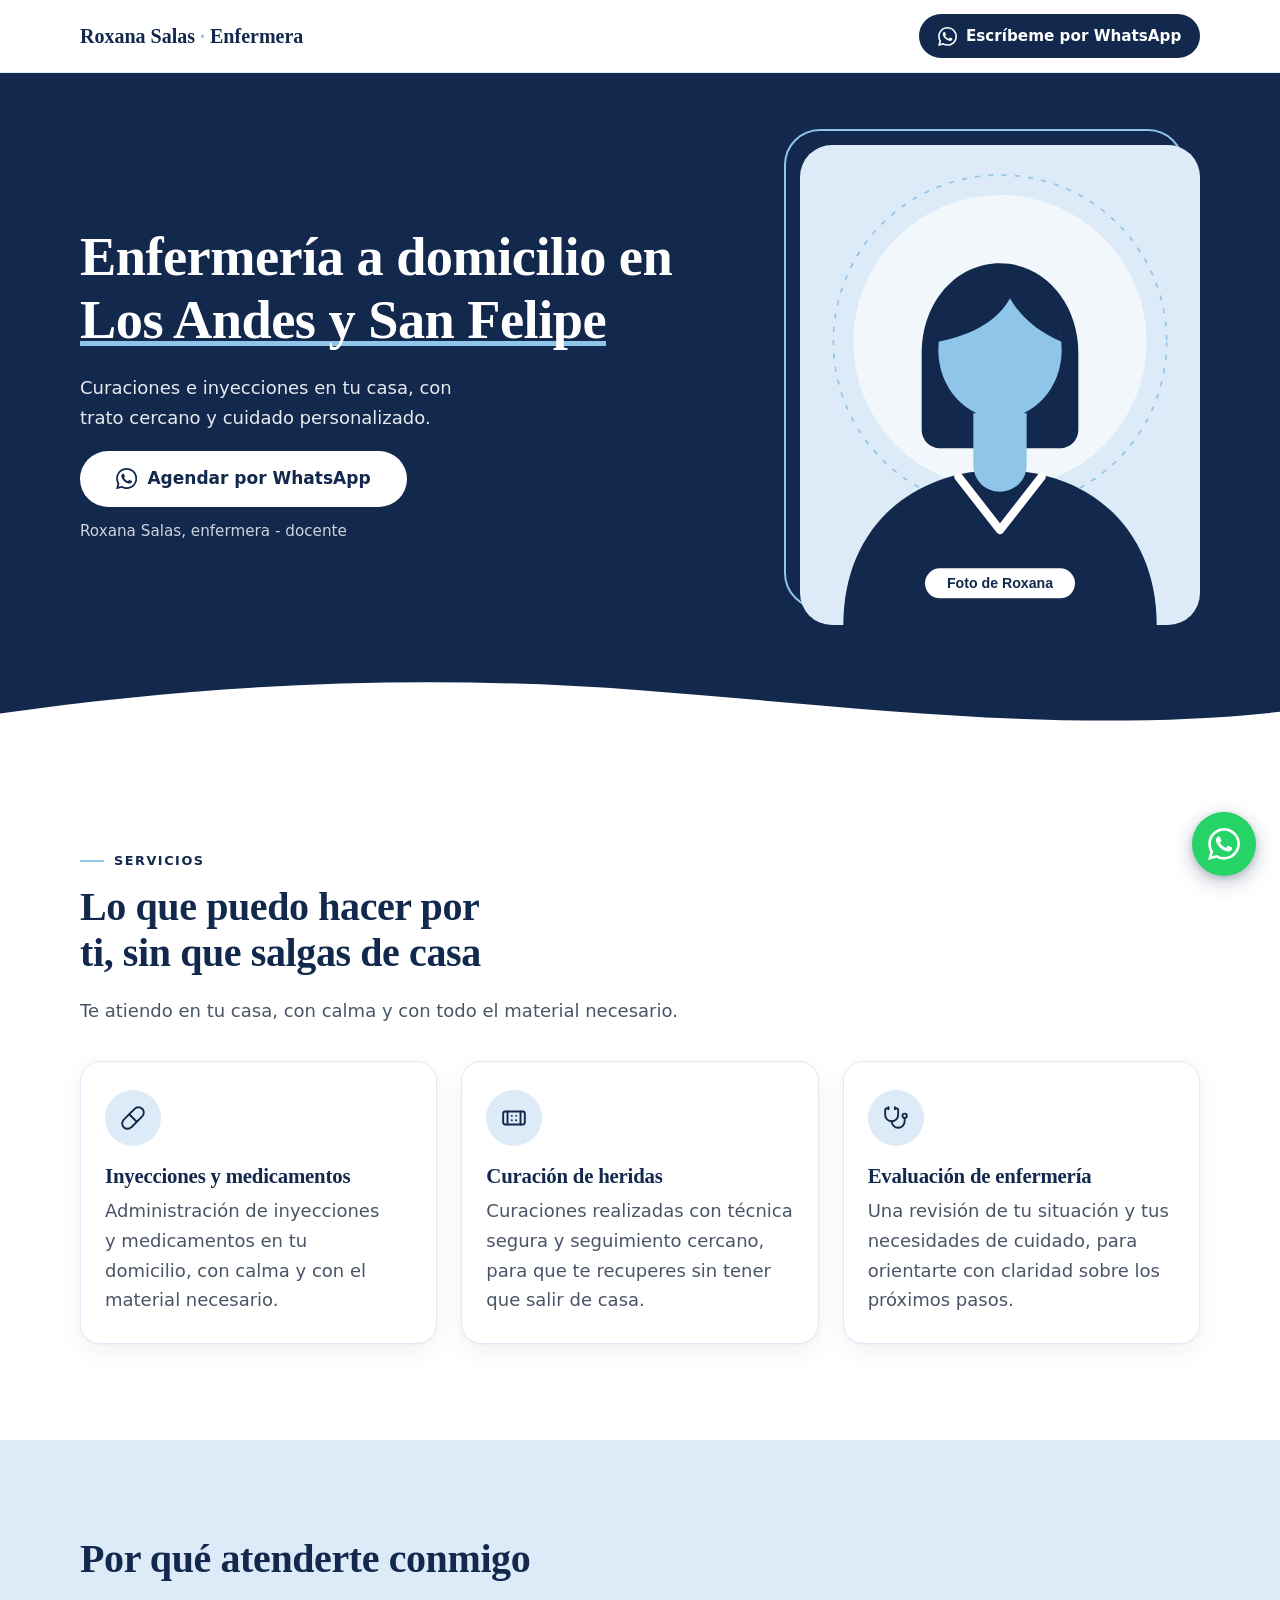
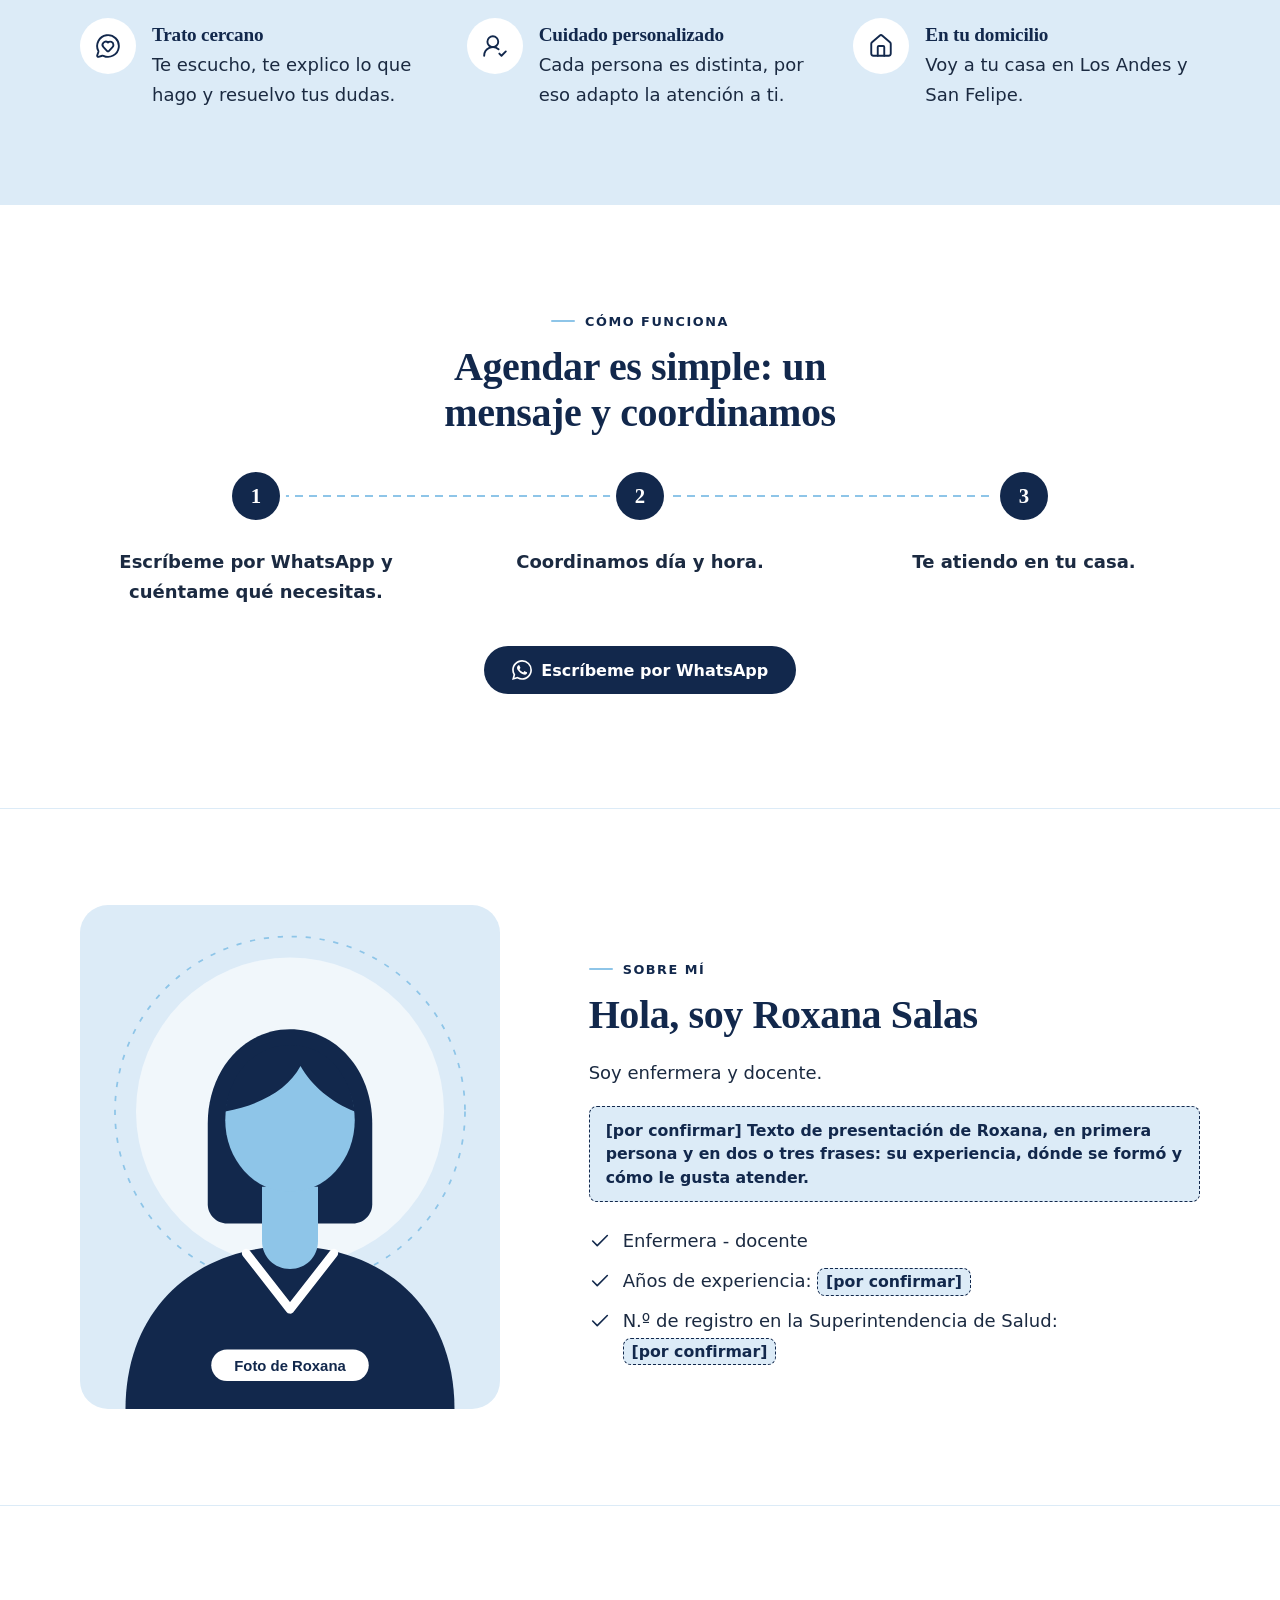
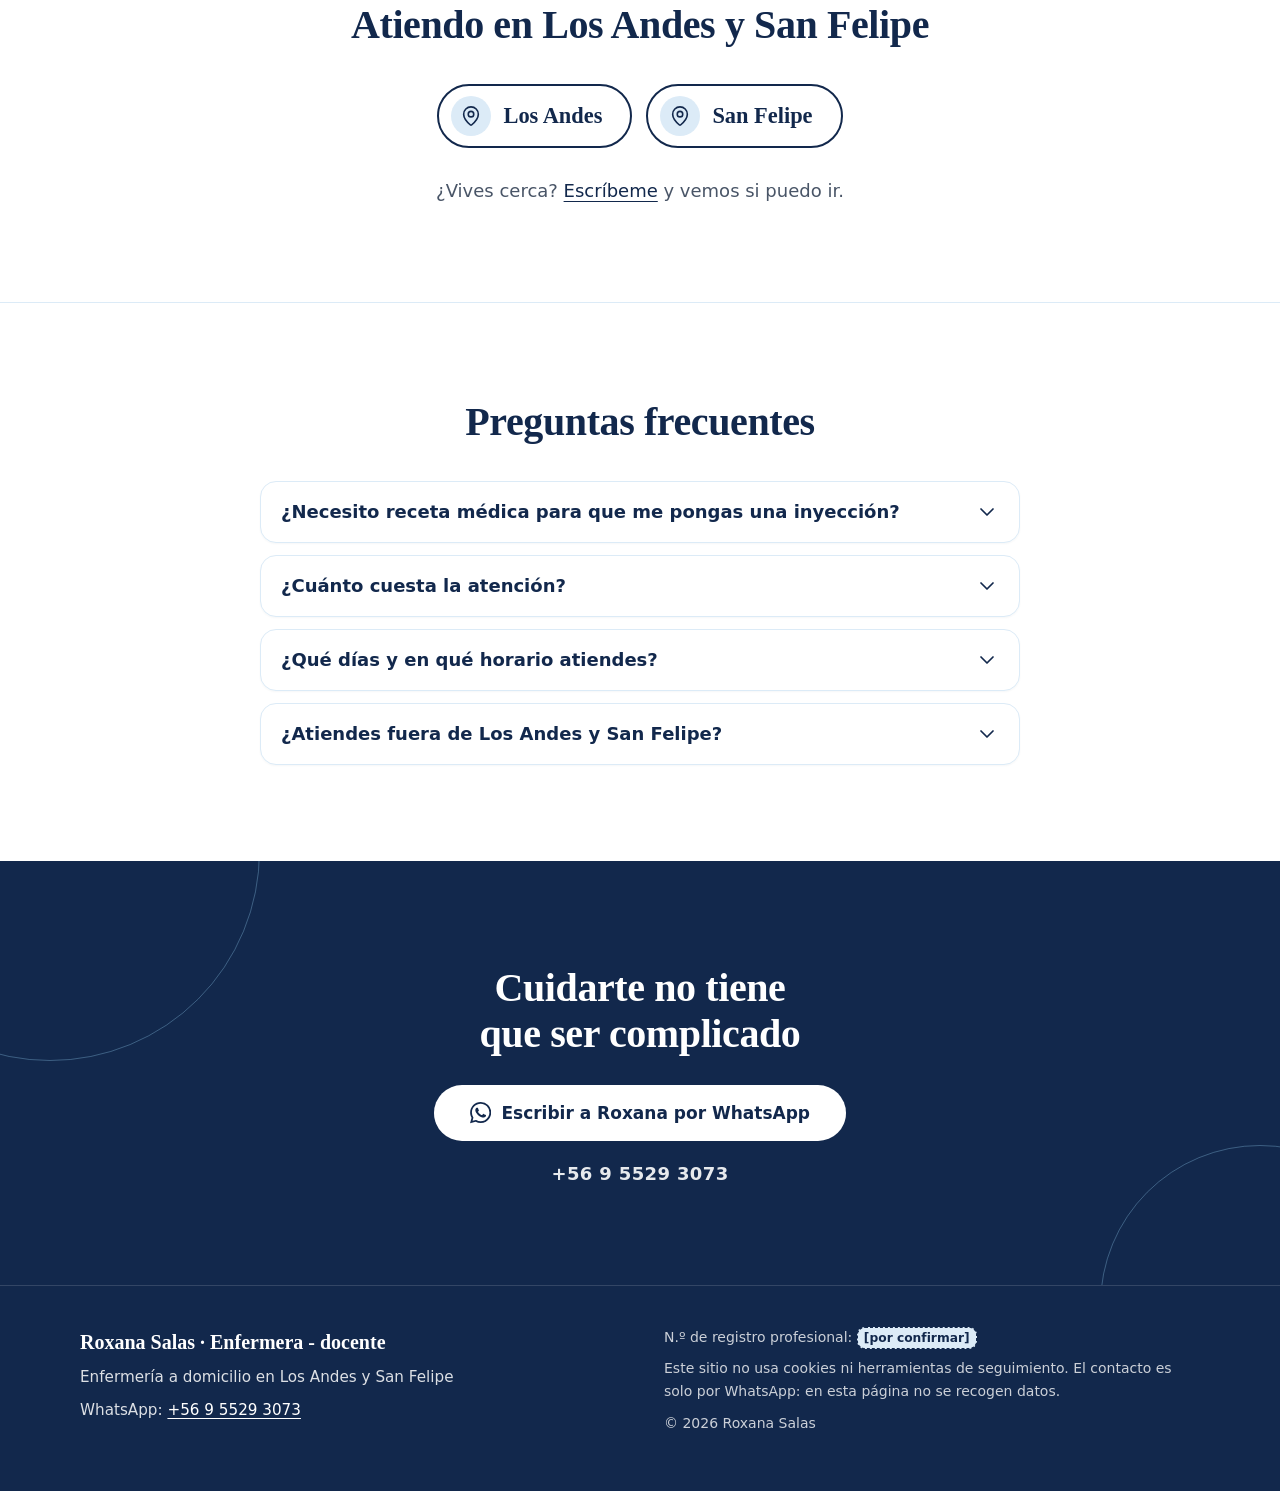
==== index.html @ fd92aba9 "Agrega las dos landings de Roxana Salas - index.html: enfermería a domicilio en Los Andes y San Feli" ====
<!doctype html>
<html lang="es-CL">
<head>
  <meta charset="utf-8">
  <meta name="viewport" content="width=device-width, initial-scale=1">

  <title>Enfermera a domicilio en Los Andes y San Felipe | Roxana Salas</title>
  <meta name="description" content="Enfermera a domicilio en Los Andes y San Felipe: curaciones, inyecciones y evaluación de enfermería en tu casa, con trato cercano. Agenda con Roxana Salas por WhatsApp.">
  <meta name="theme-color" content="#12284C">

  <!-- [por confirmar] Dominio final del sitio. Reemplaza https://example.com en
       canonical, og:url, og:image y en los datos estructurados (ver README). -->
  <link rel="canonical" href="https://example.com/">

  <meta property="og:type" content="website">
  <meta property="og:locale" content="es_CL">
  <meta property="og:site_name" content="Roxana Salas · Enfermera">
  <meta property="og:title" content="Enfermería a domicilio en Los Andes y San Felipe">
  <meta property="og:description" content="Curaciones e inyecciones en tu casa, con trato cercano y cuidado personalizado. Agenda por WhatsApp con Roxana Salas, enfermera - docente.">
  <meta property="og:url" content="https://example.com/">
  <meta property="og:image" content="https://example.com/assets/img/og-enfermeria.jpg">
  <meta property="og:image:width" content="1200">
  <meta property="og:image:height" content="630">
  <meta property="og:image:alt" content="Roxana Salas, enfermería a domicilio en Los Andes y San Felipe">
  <meta name="twitter:card" content="summary_large_image">

  <link rel="icon" href="assets/img/favicon.svg" type="image/svg+xml">
  <link rel="apple-touch-icon" href="assets/img/apple-touch-icon.png">

  <link rel="preload" href="assets/fonts/fraunces-soft.woff2" as="font" type="font/woff2" crossorigin>
  <link rel="preload" href="assets/fonts/nunito.woff2" as="font" type="font/woff2" crossorigin>
  <link rel="stylesheet" href="assets/css/styles.css">

  <script src="assets/js/config.js" defer></script>
  <script src="assets/js/main.js" defer></script>

  <script type="application/ld+json">
  {
    "@context": "https://schema.org",
    "@type": "LocalBusiness",
    "name": "Roxana Salas · Enfermería a domicilio",
    "description": "Curaciones, inyecciones y evaluación de enfermería a domicilio en Los Andes y San Felipe.",
    "url": "https://example.com/",
    "image": "https://example.com/assets/img/og-enfermeria.jpg",
    "telephone": "+56 9 5529 3073",
    "areaServed": [
      { "@type": "City", "name": "Los Andes" },
      { "@type": "City", "name": "San Felipe" }
    ],
    "founder": {
      "@type": "Person",
      "name": "Roxana Salas",
      "jobTitle": "Enfermera - docente"
    }
  }
  </script>
</head>

<body data-wa-message="domicilio">
  <a class="skip-link" href="#contenido">Saltar al contenido</a>

  <!-- 1. Cabecera fija -->
  <header class="site-header">
    <div class="container site-header__inner">
      <a class="brand" href="./">Roxana Salas <span class="brand__dot" aria-hidden="true">·</span> Enfermera</a>
      <a class="btn btn--primary btn--sm" data-wa href="https://wa.me/56955293073?text=Hola%20Roxana%2C%20quisiera%20agendar%20una%20atenci%C3%B3n%20de%20enfermer%C3%ADa%20a%20domicilio." target="_blank" rel="noopener">
        <svg viewBox="0 0 24 24" aria-hidden="true" focusable="false"><path d="M17.472 14.382c-.297-.149-1.758-.867-2.03-.967-.273-.099-.471-.148-.67.15-.197.297-.767.966-.94 1.164-.173.199-.347.223-.644.075-.297-.15-1.255-.463-2.39-1.475-.883-.788-1.48-1.761-1.653-2.059-.173-.297-.018-.458.13-.606.134-.133.298-.347.446-.52.149-.174.198-.298.298-.497.099-.198.05-.371-.025-.52-.075-.149-.669-1.612-.916-2.207-.242-.579-.487-.5-.669-.51-.173-.008-.371-.01-.57-.01-.198 0-.52.074-.792.372-.272.297-1.04 1.016-1.04 2.479 0 1.462 1.065 2.875 1.213 3.074.149.198 2.096 3.2 5.077 4.487.709.306 1.262.489 1.694.625.712.227 1.36.195 1.871.118.571-.085 1.758-.719 2.006-1.413.248-.694.248-1.289.173-1.413-.074-.124-.272-.198-.57-.347m-5.421 7.403h-.004a9.87 9.87 0 01-5.031-1.378l-.361-.214-3.741.982.998-3.648-.235-.374a9.86 9.86 0 01-1.51-5.26c.001-5.45 4.436-9.884 9.888-9.884 2.64 0 5.122 1.03 6.988 2.898a9.825 9.825 0 012.893 6.994c-.003 5.45-4.437 9.884-9.885 9.884m8.413-18.297A11.815 11.815 0 0012.05 0C5.495 0 .16 5.335.157 11.892c0 2.096.547 4.142 1.588 5.945L.057 24l6.305-1.654a11.882 11.882 0 005.683 1.448h.005c6.554 0 11.89-5.335 11.893-11.893a11.821 11.821 0 00-3.48-8.413Z"/></svg>
        Escríbeme por WhatsApp
      </a>
    </div>
  </header>

  <main id="contenido">

    <!-- 2. Hero -->
    <section class="hero on-navy" aria-labelledby="hero-title">
      <div class="container hero__inner">
        <div class="hero__content">
          <h1 id="hero-title">Enfermería a domicilio en <span class="u-underline">Los Andes y San Felipe</span></h1>
          <p class="hero__lead">Curaciones e inyecciones en tu casa, con trato cercano y cuidado personalizado.</p>
          <a class="btn btn--light btn--lg" data-wa href="https://wa.me/56955293073?text=Hola%20Roxana%2C%20quisiera%20agendar%20una%20atenci%C3%B3n%20de%20enfermer%C3%ADa%20a%20domicilio." target="_blank" rel="noopener">
            <svg viewBox="0 0 24 24" aria-hidden="true" focusable="false"><path d="M17.472 14.382c-.297-.149-1.758-.867-2.03-.967-.273-.099-.471-.148-.67.15-.197.297-.767.966-.94 1.164-.173.199-.347.223-.644.075-.297-.15-1.255-.463-2.39-1.475-.883-.788-1.48-1.761-1.653-2.059-.173-.297-.018-.458.13-.606.134-.133.298-.347.446-.52.149-.174.198-.298.298-.497.099-.198.05-.371-.025-.52-.075-.149-.669-1.612-.916-2.207-.242-.579-.487-.5-.669-.51-.173-.008-.371-.01-.57-.01-.198 0-.52.074-.792.372-.272.297-1.04 1.016-1.04 2.479 0 1.462 1.065 2.875 1.213 3.074.149.198 2.096 3.2 5.077 4.487.709.306 1.262.489 1.694.625.712.227 1.36.195 1.871.118.571-.085 1.758-.719 2.006-1.413.248-.694.248-1.289.173-1.413-.074-.124-.272-.198-.57-.347m-5.421 7.403h-.004a9.87 9.87 0 01-5.031-1.378l-.361-.214-3.741.982.998-3.648-.235-.374a9.86 9.86 0 01-1.51-5.26c.001-5.45 4.436-9.884 9.888-9.884 2.64 0 5.122 1.03 6.988 2.898a9.825 9.825 0 012.893 6.994c-.003 5.45-4.437 9.884-9.885 9.884m8.413-18.297A11.815 11.815 0 0012.05 0C5.495 0 .16 5.335.157 11.892c0 2.096.547 4.142 1.588 5.945L.057 24l6.305-1.654a11.882 11.882 0 005.683 1.448h.005c6.554 0 11.89-5.335 11.893-11.893a11.821 11.821 0 00-3.48-8.413Z"/></svg>
            Agendar por WhatsApp
          </a>
          <p class="hero__note">Roxana Salas, enfermera - docente</p>
        </div>

        <div class="hero__media">
          <!-- [por confirmar] Foto real de Roxana. Guárdala como assets/img/roxana-hero.webp
               (menos de 150 KB) y cambia el src de abajo. Esta imagen no lleva loading="lazy". -->
          <img class="hero__photo" src="assets/img/roxana-placeholder.svg" width="480" height="576" alt="Roxana Salas, enfermera (espacio reservado para su foto)" fetchpriority="high">
        </div>
      </div>
      <svg class="hero__wave" viewBox="0 0 1440 80" preserveAspectRatio="none" aria-hidden="true" focusable="false"><path d="M0 80V44C240 10 480 0 720 18s480 50 720 24v38Z"/></svg>
    </section>

    <!-- 3. Servicios -->
    <section class="section" id="servicios" aria-labelledby="servicios-title">
      <div class="container">
        <header class="section-head reveal">
          <p class="eyebrow">Servicios</p>
          <h2 id="servicios-title">Lo que puedo hacer por ti, sin que salgas de casa</h2>
          <p class="section-intro">Te atiendo en tu casa, con calma y con todo el material necesario.</p>
        </header>

        <!-- [por confirmar] Precios de cada servicio: no se publican hasta que Roxana los confirme. -->
        <ul class="cards cards--3" role="list">
          <li class="card reveal">
            <span class="icon-circle"><svg class="icon" viewBox="0 0 24 24" aria-hidden="true" focusable="false"><path d="m10.5 20.5 10-10a4.95 4.95 0 1 0-7-7l-10 10a4.95 4.95 0 1 0 7 7Z"/><path d="m8.5 8.5 7 7"/></svg></span>
            <h3>Inyecciones y medicamentos</h3>
            <p>Administración de inyecciones y medicamentos en tu domicilio, con calma y con el material necesario.</p>
          </li>
          <li class="card reveal">
            <span class="icon-circle"><svg class="icon" viewBox="0 0 24 24" aria-hidden="true" focusable="false"><path d="M10 10.01h.01"/><path d="M10 14.01h.01"/><path d="M14 10.01h.01"/><path d="M14 14.01h.01"/><path d="M18 6v12"/><path d="M6 6v12"/><rect x="2" y="6" width="20" height="12" rx="2"/></svg></span>
            <h3>Curación de heridas</h3>
            <p>Curaciones realizadas con técnica segura y seguimiento cercano, para que te recuperes sin tener que salir de casa.</p>
          </li>
          <li class="card reveal">
            <span class="icon-circle"><svg class="icon" viewBox="0 0 24 24" aria-hidden="true" focusable="false"><path d="M11 2v2"/><path d="M5 2v2"/><path d="M5 3H4a2 2 0 0 0-2 2v4a6 6 0 0 0 12 0V5a2 2 0 0 0-2-2h-1"/><path d="M8 15a6 6 0 0 0 12 0v-3"/><circle cx="20" cy="10" r="2"/></svg></span>
            <h3>Evaluación de enfermería</h3>
            <p>Una revisión de tu situación y tus necesidades de cuidado, para orientarte con claridad sobre los próximos pasos.</p>
          </li>
        </ul>
      </div>
    </section>

    <!-- 4. Por qué atenderte conmigo (franja celeste) -->
    <section class="section section--sky" id="por-que" aria-labelledby="por-que-title">
      <div class="container">
        <header class="section-head reveal">
          <h2 id="por-que-title">Por qué atenderte conmigo</h2>
        </header>

        <ul class="features" role="list">
          <li class="feature reveal">
            <span class="icon-circle"><svg class="icon" viewBox="0 0 24 24" aria-hidden="true" focusable="false"><path d="M2.992 16.342a2 2 0 0 1 .094 1.167l-1.065 3.29a1 1 0 0 0 1.236 1.168l3.413-.998a2 2 0 0 1 1.099.092 10 10 0 1 0-4.777-4.719"/><path d="M7.828 13.07A3 3 0 0 1 12 8.764a3 3 0 0 1 5.004 2.224 3 3 0 0 1-.832 2.083l-3.447 3.62a1 1 0 0 1-1.45-.001z"/></svg></span>
            <div>
              <h3>Trato cercano</h3>
              <p>Te escucho, te explico lo que hago y resuelvo tus dudas.</p>
            </div>
          </li>
          <li class="feature reveal">
            <span class="icon-circle"><svg class="icon" viewBox="0 0 24 24" aria-hidden="true" focusable="false"><path d="M2 21a8 8 0 0 1 13.292-6"/><circle cx="10" cy="8" r="5"/><path d="m16 19 2 2 4-4"/></svg></span>
            <div>
              <h3>Cuidado personalizado</h3>
              <p>Cada persona es distinta, por eso adapto la atención a ti.</p>
            </div>
          </li>
          <li class="feature reveal">
            <span class="icon-circle"><svg class="icon" viewBox="0 0 24 24" aria-hidden="true" focusable="false"><path d="M15 21v-8a1 1 0 0 0-1-1h-4a1 1 0 0 0-1 1v8"/><path d="M3 10a2 2 0 0 1 .709-1.528l7-6a2 2 0 0 1 2.582 0l7 6A2 2 0 0 1 21 10v9a2 2 0 0 1-2 2H5a2 2 0 0 1-2-2z"/></svg></span>
            <div>
              <h3>En tu domicilio</h3>
              <p>Voy a tu casa en Los Andes y San Felipe.</p>
            </div>
          </li>
        </ul>
      </div>
    </section>

    <!-- 5. Cómo funciona -->
    <section class="section" id="como-funciona" aria-labelledby="como-funciona-title">
      <div class="container">
        <header class="section-head section-head--center reveal">
          <p class="eyebrow">Cómo funciona</p>
          <h2 id="como-funciona-title">Agendar es simple: un mensaje y coordinamos</h2>
        </header>

        <ol class="steps" role="list">
          <li class="step reveal">
            <span class="step__num" aria-hidden="true">1</span>
            <p class="step__text"><span class="sr-only">Paso 1: </span>Escríbeme por WhatsApp y cuéntame qué necesitas.</p>
          </li>
          <li class="step reveal">
            <span class="step__num" aria-hidden="true">2</span>
            <p class="step__text"><span class="sr-only">Paso 2: </span>Coordinamos día y hora.</p>
          </li>
          <li class="step reveal">
            <span class="step__num" aria-hidden="true">3</span>
            <p class="step__text"><span class="sr-only">Paso 3: </span>Te atiendo en tu casa.</p>
          </li>
        </ol>

        <p class="section-action section-action--center reveal">
          <a class="btn btn--primary" data-wa href="https://wa.me/56955293073?text=Hola%20Roxana%2C%20quisiera%20agendar%20una%20atenci%C3%B3n%20de%20enfermer%C3%ADa%20a%20domicilio." target="_blank" rel="noopener">
            <svg viewBox="0 0 24 24" aria-hidden="true" focusable="false"><path d="M17.472 14.382c-.297-.149-1.758-.867-2.03-.967-.273-.099-.471-.148-.67.15-.197.297-.767.966-.94 1.164-.173.199-.347.223-.644.075-.297-.15-1.255-.463-2.39-1.475-.883-.788-1.48-1.761-1.653-2.059-.173-.297-.018-.458.13-.606.134-.133.298-.347.446-.52.149-.174.198-.298.298-.497.099-.198.05-.371-.025-.52-.075-.149-.669-1.612-.916-2.207-.242-.579-.487-.5-.669-.51-.173-.008-.371-.01-.57-.01-.198 0-.52.074-.792.372-.272.297-1.04 1.016-1.04 2.479 0 1.462 1.065 2.875 1.213 3.074.149.198 2.096 3.2 5.077 4.487.709.306 1.262.489 1.694.625.712.227 1.36.195 1.871.118.571-.085 1.758-.719 2.006-1.413.248-.694.248-1.289.173-1.413-.074-.124-.272-.198-.57-.347m-5.421 7.403h-.004a9.87 9.87 0 01-5.031-1.378l-.361-.214-3.741.982.998-3.648-.235-.374a9.86 9.86 0 01-1.51-5.26c.001-5.45 4.436-9.884 9.888-9.884 2.64 0 5.122 1.03 6.988 2.898a9.825 9.825 0 012.893 6.994c-.003 5.45-4.437 9.884-9.885 9.884m8.413-18.297A11.815 11.815 0 0012.05 0C5.495 0 .16 5.335.157 11.892c0 2.096.547 4.142 1.588 5.945L.057 24l6.305-1.654a11.882 11.882 0 005.683 1.448h.005c6.554 0 11.89-5.335 11.893-11.893a11.821 11.821 0 00-3.48-8.413Z"/></svg>
            Escríbeme por WhatsApp
          </a>
        </p>
      </div>
    </section>

    <!-- 6. Sobre Roxana -->
    <section class="section section--line" id="sobre-mi" aria-labelledby="sobre-mi-title">
      <div class="container about">
        <div class="reveal">
          <!-- [por confirmar] Foto real de Roxana para esta sección (assets/img/roxana-sobre-mi.webp). -->
          <img class="about__photo" src="assets/img/roxana-placeholder.svg" width="480" height="576" alt="Roxana Salas, enfermera y docente (espacio reservado para su foto)" loading="lazy">
        </div>
        <div class="reveal">
          <p class="eyebrow">Sobre mí</p>
          <h2 id="sobre-mi-title">Hola, soy Roxana Salas</h2>
          <p>Soy enfermera y docente.</p>
          <p class="tbd tbd--block">[por confirmar] Texto de presentación de Roxana, en primera persona y en dos o tres frases: su experiencia, dónde se formó y cómo le gusta atender.</p>
          <ul class="facts" role="list">
            <li><svg class="icon" viewBox="0 0 24 24" aria-hidden="true" focusable="false"><path d="M20 6 9 17l-5-5"/></svg><span>Enfermera - docente</span></li>
            <li><svg class="icon" viewBox="0 0 24 24" aria-hidden="true" focusable="false"><path d="M20 6 9 17l-5-5"/></svg><span>Años de experiencia: <span class="tbd">[por confirmar]</span></span></li>
            <li><svg class="icon" viewBox="0 0 24 24" aria-hidden="true" focusable="false"><path d="M20 6 9 17l-5-5"/></svg><span>N.º de registro en la Superintendencia de Salud: <span class="tbd">[por confirmar]</span></span></li>
          </ul>
        </div>
      </div>
    </section>

    <!-- [por confirmar] Reseñas de pacientes: agregar aquí una sección solo con reseñas reales y autorizadas. -->

    <!-- 7. Zonas de atención -->
    <section class="section section--line" id="zonas" aria-labelledby="zonas-title">
      <div class="container">
        <header class="section-head section-head--center reveal">
          <h2 id="zonas-title">Atiendo en Los Andes y San Felipe</h2>
        </header>

        <ul class="chips reveal" role="list">
          <li class="chip">
            <span class="icon-circle"><svg class="icon" viewBox="0 0 24 24" aria-hidden="true" focusable="false"><path d="M20 10c0 4.993-5.539 10.193-7.399 11.799a1 1 0 0 1-1.202 0C9.539 20.193 4 14.993 4 10a8 8 0 0 1 16 0"/><circle cx="12" cy="10" r="3"/></svg></span>
            Los Andes
          </li>
          <li class="chip">
            <span class="icon-circle"><svg class="icon" viewBox="0 0 24 24" aria-hidden="true" focusable="false"><path d="M20 10c0 4.993-5.539 10.193-7.399 11.799a1 1 0 0 1-1.202 0C9.539 20.193 4 14.993 4 10a8 8 0 0 1 16 0"/><circle cx="12" cy="10" r="3"/></svg></span>
            San Felipe
          </li>
        </ul>

        <p class="zones-note reveal">¿Vives cerca? <a data-wa href="https://wa.me/56955293073?text=Hola%20Roxana%2C%20quisiera%20agendar%20una%20atenci%C3%B3n%20de%20enfermer%C3%ADa%20a%20domicilio." target="_blank" rel="noopener">Escríbeme</a> y vemos si puedo ir.</p>
      </div>
    </section>

    <!-- 8. Preguntas frecuentes -->
    <section class="section section--line" id="preguntas" aria-labelledby="preguntas-title">
      <div class="container">
        <header class="section-head section-head--center reveal">
          <h2 id="preguntas-title">Preguntas frecuentes</h2>
        </header>

        <div class="faq reveal">
          <details>
            <summary>¿Necesito receta médica para que me pongas una inyección?<svg class="icon" viewBox="0 0 24 24" aria-hidden="true" focusable="false"><path d="m6 9 6 6 6-6"/></svg></summary>
            <div class="faq__answer">
              <p class="tbd tbd--block">[por confirmar] Respuesta de Roxana sobre receta o indicación médica.</p>
            </div>
          </details>
          <details>
            <summary>¿Cuánto cuesta la atención?<svg class="icon" viewBox="0 0 24 24" aria-hidden="true" focusable="false"><path d="m6 9 6 6 6-6"/></svg></summary>
            <div class="faq__answer">
              <p class="tbd tbd--block">[por confirmar] Precios o cómo se cotiza cada atención.</p>
            </div>
          </details>
          <details>
            <summary>¿Qué días y en qué horario atiendes?<svg class="icon" viewBox="0 0 24 24" aria-hidden="true" focusable="false"><path d="m6 9 6 6 6-6"/></svg></summary>
            <div class="faq__answer">
              <p class="tbd tbd--block">[por confirmar] Días y horarios de atención.</p>
            </div>
          </details>
          <details>
            <summary>¿Atiendes fuera de Los Andes y San Felipe?<svg class="icon" viewBox="0 0 24 24" aria-hidden="true" focusable="false"><path d="m6 9 6 6 6-6"/></svg></summary>
            <div class="faq__answer">
              <p>Atiendo en Los Andes y San Felipe. Si vives cerca, escríbeme por WhatsApp y vemos si puedo ir.</p>
            </div>
          </details>
        </div>
      </div>
    </section>

    <!-- 9. Llamado final -->
    <section class="cta on-navy" id="contacto" aria-labelledby="contacto-title">
      <div class="container">
        <h2 id="contacto-title">Cuidarte no tiene que ser complicado</h2>
        <a class="btn btn--light btn--lg" data-wa href="https://wa.me/56955293073?text=Hola%20Roxana%2C%20quisiera%20agendar%20una%20atenci%C3%B3n%20de%20enfermer%C3%ADa%20a%20domicilio." target="_blank" rel="noopener">
          <svg viewBox="0 0 24 24" aria-hidden="true" focusable="false"><path d="M17.472 14.382c-.297-.149-1.758-.867-2.03-.967-.273-.099-.471-.148-.67.15-.197.297-.767.966-.94 1.164-.173.199-.347.223-.644.075-.297-.15-1.255-.463-2.39-1.475-.883-.788-1.48-1.761-1.653-2.059-.173-.297-.018-.458.13-.606.134-.133.298-.347.446-.52.149-.174.198-.298.298-.497.099-.198.05-.371-.025-.52-.075-.149-.669-1.612-.916-2.207-.242-.579-.487-.5-.669-.51-.173-.008-.371-.01-.57-.01-.198 0-.52.074-.792.372-.272.297-1.04 1.016-1.04 2.479 0 1.462 1.065 2.875 1.213 3.074.149.198 2.096 3.2 5.077 4.487.709.306 1.262.489 1.694.625.712.227 1.36.195 1.871.118.571-.085 1.758-.719 2.006-1.413.248-.694.248-1.289.173-1.413-.074-.124-.272-.198-.57-.347m-5.421 7.403h-.004a9.87 9.87 0 01-5.031-1.378l-.361-.214-3.741.982.998-3.648-.235-.374a9.86 9.86 0 01-1.51-5.26c.001-5.45 4.436-9.884 9.888-9.884 2.64 0 5.122 1.03 6.988 2.898a9.825 9.825 0 012.893 6.994c-.003 5.45-4.437 9.884-9.885 9.884m8.413-18.297A11.815 11.815 0 0012.05 0C5.495 0 .16 5.335.157 11.892c0 2.096.547 4.142 1.588 5.945L.057 24l6.305-1.654a11.882 11.882 0 005.683 1.448h.005c6.554 0 11.89-5.335 11.893-11.893a11.821 11.821 0 00-3.48-8.413Z"/></svg>
          Escribir a Roxana por WhatsApp
        </a>
        <p class="cta__number" data-wa-number>+56 9 5529 3073</p>
      </div>
    </section>
  </main>

  <footer class="site-footer on-navy">
    <div class="container footer__grid">
      <div>
        <p class="footer__brand">Roxana Salas · Enfermera - docente</p>
        <ul class="footer__list" role="list">
          <li>Enfermería a domicilio en Los Andes y San Felipe</li>
          <li>WhatsApp: <a data-wa data-wa-number href="https://wa.me/56955293073?text=Hola%20Roxana%2C%20quisiera%20agendar%20una%20atenci%C3%B3n%20de%20enfermer%C3%ADa%20a%20domicilio." target="_blank" rel="noopener">+56 9 5529 3073</a></li>
        </ul>
      </div>
      <div class="footer__small">
        <p>N.º de registro profesional: <span class="tbd">[por confirmar]</span></p>
        <p>Este sitio no usa cookies ni herramientas de seguimiento. El contacto es solo por WhatsApp: en esta página no se recogen datos.</p>
        <p>© <span data-year>2026</span> Roxana Salas</p>
      </div>
    </div>
  </footer>

  <!-- Botón flotante de WhatsApp -->
  <a class="wa-float" data-wa href="https://wa.me/56955293073?text=Hola%20Roxana%2C%20quisiera%20agendar%20una%20atenci%C3%B3n%20de%20enfermer%C3%ADa%20a%20domicilio." target="_blank" rel="noopener" aria-label="Escribir a Roxana por WhatsApp">
    <svg viewBox="0 0 24 24" aria-hidden="true" focusable="false"><path d="M17.472 14.382c-.297-.149-1.758-.867-2.03-.967-.273-.099-.471-.148-.67.15-.197.297-.767.966-.94 1.164-.173.199-.347.223-.644.075-.297-.15-1.255-.463-2.39-1.475-.883-.788-1.48-1.761-1.653-2.059-.173-.297-.018-.458.13-.606.134-.133.298-.347.446-.52.149-.174.198-.298.298-.497.099-.198.05-.371-.025-.52-.075-.149-.669-1.612-.916-2.207-.242-.579-.487-.5-.669-.51-.173-.008-.371-.01-.57-.01-.198 0-.52.074-.792.372-.272.297-1.04 1.016-1.04 2.479 0 1.462 1.065 2.875 1.213 3.074.149.198 2.096 3.2 5.077 4.487.709.306 1.262.489 1.694.625.712.227 1.36.195 1.871.118.571-.085 1.758-.719 2.006-1.413.248-.694.248-1.289.173-1.413-.074-.124-.272-.198-.57-.347m-5.421 7.403h-.004a9.87 9.87 0 01-5.031-1.378l-.361-.214-3.741.982.998-3.648-.235-.374a9.86 9.86 0 01-1.51-5.26c.001-5.45 4.436-9.884 9.888-9.884 2.64 0 5.122 1.03 6.988 2.898a9.825 9.825 0 012.893 6.994c-.003 5.45-4.437 9.884-9.885 9.884m8.413-18.297A11.815 11.815 0 0012.05 0C5.495 0 .16 5.335.157 11.892c0 2.096.547 4.142 1.588 5.945L.057 24l6.305-1.654a11.882 11.882 0 005.683 1.448h.005c6.554 0 11.89-5.335 11.893-11.893a11.821 11.821 0 00-3.48-8.413Z"/></svg>
  </a>
</body>
</html>
---- assets/css/styles.css ----
/* ==========================================================================
   Roxana Salas · Hoja de estilos compartida (index.html y examen-de-titulo.html)

   Para cambiar colores o tipografías, edita solo el bloque :root de abajo.
   Diseño "mobile first": las reglas base son para teléfono y los @media
   (min-width) agregan ajustes para pantallas más anchas.
   ========================================================================== */

/* ---------- Fuentes (alojadas en el propio sitio, sin servicios externos) -- */

@font-face {
  font-family: "Fraunces";
  src: url("../fonts/fraunces-soft.woff2") format("woff2");
  font-weight: 100 900;
  font-style: normal;
  font-display: swap;
}

@font-face {
  font-family: "Nunito";
  src: url("../fonts/nunito.woff2") format("woff2");
  font-weight: 200 1000;
  font-style: normal;
  font-display: swap;
}

/* ---------- Variables de diseño ------------------------------------------ */

:root {
  /* Paleta definida por Roxana */
  --navy: #12284c;        /* color de marca: títulos, hero, botones, pie */
  --navy-deep: #0c1d38;   /* el mismo azul, más oscuro, solo para :hover */
  --white: #ffffff;       /* fondo dominante */
  --sky: #dcebf7;         /* celeste suave: franjas y círculos de íconos */
  --sky-accent: #8ec5e8;  /* celeste vivo: solo líneas y subrayados */
  --ink: #1b2a41;         /* texto de lectura */
  --ink-soft: #495567;    /* texto secundario (el mismo tono, más suave) */
  --whatsapp: #25d366;    /* única excepción: botón flotante de WhatsApp */

  /* Tipografías */
  --font-title: "Fraunces", "Lora", Georgia, "Times New Roman", serif;
  --font-body: "Nunito", "Inter", system-ui, -apple-system, "Segoe UI", Roboto, Arial, sans-serif;

  /* Formas */
  --radius-card: 20px;
  --radius-pill: 999px;
  --shadow-card: 0 1px 2px rgba(18, 40, 76, 0.04), 0 8px 24px rgba(18, 40, 76, 0.06);

  /* Medidas */
  --container: 1120px;
  --gutter: 16px;
  --header-h: 64px;
}

@media (min-width: 768px) {
  :root {
    --gutter: 24px;
    --header-h: 72px;
  }
}

/* ---------- Base --------------------------------------------------------- */

*,
*::before,
*::after {
  box-sizing: border-box;
}

html {
  -webkit-text-size-adjust: 100%;
  text-size-adjust: 100%;
  scroll-behavior: smooth;
  scroll-padding-top: calc(var(--header-h) + 16px);
}

body {
  margin: 0;
  font-family: var(--font-body);
  font-size: 1.0625rem; /* 17 px */
  line-height: 1.65;
  color: var(--ink);
  background: var(--white);
  -webkit-font-smoothing: antialiased;
}

@media (min-width: 768px) {
  body {
    font-size: 1.125rem; /* 18 px */
  }
}

img,
svg {
  display: block;
  max-width: 100%;
}

img {
  height: auto;
}

h1,
h2,
h3 {
  margin: 0 0 0.5em;
  font-family: var(--font-title);
  font-weight: 600;
  font-variation-settings: "SOFT" 100;
  line-height: 1.15;
  letter-spacing: -0.01em;
  color: var(--navy);
  text-wrap: balance;
}

h1 {
  font-size: clamp(2rem, 1.35rem + 3.2vw, 3.4rem);
}

h2 {
  font-size: clamp(1.7rem, 1.25rem + 2vw, 2.5rem);
}

h3 {
  font-size: 1.3rem;
}

p {
  margin: 0 0 1em;
  text-wrap: pretty;
}

a {
  color: var(--navy);
  text-decoration-thickness: 1px;
  text-underline-offset: 0.2em;
}

a:hover {
  text-decoration-thickness: 2px;
}

:focus-visible {
  outline: 3px solid var(--navy);
  outline-offset: 3px;
}

.on-navy :focus-visible {
  outline-color: var(--white);
}

.icon {
  width: 24px;
  height: 24px;
  fill: none;
  stroke: currentColor;
  stroke-width: 1.75;
  stroke-linecap: round;
  stroke-linejoin: round;
  flex: none;
}

.sr-only {
  position: absolute;
  width: 1px;
  height: 1px;
  padding: 0;
  margin: -1px;
  overflow: hidden;
  clip: rect(0, 0, 0, 0);
  white-space: nowrap;
  border: 0;
}

.skip-link {
  position: absolute;
  top: -100px;
  left: 16px;
  z-index: 100;
  padding: 12px 20px;
  border-radius: var(--radius-pill);
  background: var(--navy);
  color: var(--white);
  font-weight: 800;
  text-decoration: none;
}

.skip-link:focus {
  top: 12px;
}

.container {
  width: 100%;
  max-width: calc(var(--container) + 2 * var(--gutter));
  margin-inline: auto;
  padding-inline: var(--gutter);
}

/* Marcador de dato pendiente. Se ve a propósito para que nadie publique sin
   revisar. Busca "por confirmar" en el código para encontrarlos todos. */
.tbd {
  display: inline-block;
  padding: 0.05em 0.5em;
  border: 1px dashed var(--navy);
  border-radius: 8px;
  background: var(--sky);
  color: var(--navy);
  font-size: 0.875em;
  font-weight: 700;
  line-height: 1.5;
}

.tbd--block {
  display: block;
  padding: 12px 16px;
  font-weight: 600;
}

/* ---------- Botones ------------------------------------------------------ */

.btn {
  display: inline-flex;
  align-items: center;
  justify-content: center;
  gap: 0.6em;
  min-height: 48px;
  padding: 0.75em 1.6em;
  border: 2px solid transparent;
  border-radius: var(--radius-pill);
  font-family: var(--font-body);
  font-size: 1rem;
  font-weight: 800;
  line-height: 1.2;
  text-align: center;
  text-decoration: none;
  cursor: pointer;
  transition: background-color 0.2s ease, color 0.2s ease, box-shadow 0.2s ease, transform 0.2s ease;
}

.btn svg {
  width: 1.25em;
  height: 1.25em;
  flex: none;
  fill: currentColor;
}

.btn--primary {
  background: var(--navy);
  color: var(--white);
}

.btn--primary:hover {
  background: var(--navy-deep);
  box-shadow: 0 6px 18px rgba(18, 40, 76, 0.25);
  transform: translateY(-1px);
}

/* Versión para fondos azul marino (hero y llamado final) */
.btn--light {
  background: var(--white);
  color: var(--navy);
}

.btn--light:hover {
  background: var(--sky);
  transform: translateY(-1px);
}

.btn--outline {
  border-color: var(--navy);
  background: var(--white);
  color: var(--navy);
}

.btn--outline:hover {
  background: var(--sky);
}

.btn--sm {
  min-height: 44px;
  padding: 0.5em 1.1em;
  font-size: 0.95rem;
}

.btn--lg {
  min-height: 56px;
  padding: 0.9em 2em;
  font-size: 1.0625rem;
}

/* ---------- Cabecera fija ------------------------------------------------ */

.site-header {
  position: sticky;
  top: 0;
  z-index: 50;
  border-bottom: 1px solid var(--sky);
  background: rgba(255, 255, 255, 0.97);
}

.site-header__inner {
  display: flex;
  align-items: center;
  justify-content: flex-end;
  gap: 20px;
  min-height: var(--header-h);
}

.brand,
.header-link {
  display: none;
  line-height: 44px; /* zona táctil de 44 px */
}

.brand {
  margin-right: auto;
  font-family: var(--font-title);
  font-size: 1.25rem;
  font-weight: 600;
  font-variation-settings: "SOFT" 100;
  color: var(--navy);
  text-decoration: none;
}

.brand__dot {
  color: var(--sky-accent);
}

.header-link {
  font-size: 0.95rem;
  color: var(--ink-soft);
}

@media (min-width: 768px) {
  .brand {
    display: inline-block;
  }
}

@media (min-width: 900px) {
  .header-link {
    display: inline-block;
  }
}

/* ---------- Hero --------------------------------------------------------- */

.on-navy {
  background: var(--navy);
  color: var(--white);
}

.on-navy h1,
.on-navy h2,
.on-navy h3 {
  color: var(--white);
}

.hero {
  position: relative;
  padding: 24px 0 64px;
  overflow: hidden;
}

.hero__inner {
  display: grid;
  gap: 20px;
  align-items: center;
}

.hero__media {
  order: -1;
}

.hero__photo {
  width: 104px;
  height: 104px;
  border-radius: 50%;
  object-fit: cover;
  object-position: 50% 30%;
  box-shadow: 0 0 0 4px var(--navy), 0 0 0 6px var(--sky-accent);
}

.hero h1 {
  margin-bottom: 0.4em;
}

.hero__lead {
  max-width: 36ch;
  font-size: 1.125rem;
  color: rgba(255, 255, 255, 0.9);
}

.hero__note {
  margin: 12px 0 0;
  font-size: 0.95rem;
  color: rgba(255, 255, 255, 0.8);
}

.hero__wave {
  position: absolute;
  bottom: -1px;
  left: 0;
  width: 100%;
  height: 36px;
  fill: var(--white);
}

/* Subrayado celeste para la palabra clave del título */
.u-underline {
  background-image: linear-gradient(var(--sky-accent), var(--sky-accent));
  background-repeat: no-repeat;
  background-position: 0 94%;
  background-size: 100% 0.1em;
  -webkit-box-decoration-break: clone;
  box-decoration-break: clone;
}

@media (min-width: 900px) {
  .hero {
    padding: 72px 0 120px;
  }

  .hero__inner {
    grid-template-columns: 1.15fr 0.85fr;
    gap: 64px;
  }

  .hero__media {
    position: relative;
    order: 0;
    justify-self: end;
    isolation: isolate;
  }

  .hero__media::before {
    content: "";
    position: absolute;
    inset: -16px 16px 16px -16px;
    z-index: -1;
    border: 2px solid var(--sky-accent);
    border-radius: 36px;
  }

  .hero__photo {
    width: 400px;
    height: auto;
    aspect-ratio: 5 / 6;
    border-radius: 32px;
    box-shadow: none;
  }

  .hero__wave {
    height: 72px;
  }
}

/* ---------- Secciones ---------------------------------------------------- */

.section {
  padding-block: 64px;
}

@media (min-width: 768px) {
  .section {
    padding-block: 96px;
  }
}

.section--sky {
  background: var(--sky);
}

/* Separador fino entre dos secciones blancas seguidas */
.section--line {
  border-top: 1px solid var(--sky);
}

.section-head {
  max-width: 680px;
  margin-bottom: 36px;
}

.section-head--center {
  margin-inline: auto;
  text-align: center;
}

.section-head > :last-child {
  margin-bottom: 0;
}

.eyebrow {
  display: inline-flex;
  align-items: center;
  gap: 10px;
  margin: 0 0 12px;
  font-family: var(--font-body);
  font-size: 0.8rem;
  font-weight: 800;
  letter-spacing: 0.12em;
  text-transform: uppercase;
  color: var(--navy);
}

.eyebrow::before {
  content: "";
  width: 24px;
  height: 2px;
  border-radius: 2px;
  background: var(--sky-accent);
}

.section--sky .eyebrow::before {
  background: var(--navy);
}

.section-intro {
  font-size: 1.125rem;
  color: var(--ink-soft);
}

.section-action {
  margin-top: 40px;
}

.section-action--center {
  text-align: center;
}

/* ---------- Tarjetas ----------------------------------------------------- */

.cards {
  display: grid;
  gap: 20px;
  margin: 0;
  padding: 0;
  list-style: none;
}

.card {
  padding: 28px 24px;
  border: 1px solid var(--sky);
  border-radius: var(--radius-card);
  background: var(--white);
  box-shadow: var(--shadow-card);
}

.card h3 {
  margin: 18px 0 8px;
}

.card p {
  margin: 0;
  color: var(--ink-soft);
}

.icon-circle {
  display: inline-grid;
  place-items: center;
  width: 56px;
  height: 56px;
  border-radius: 50%;
  background: var(--sky);
  color: var(--navy);
  flex: none;
}

.icon-circle .icon {
  width: 26px;
  height: 26px;
}

@media (min-width: 600px) and (max-width: 899px) {
  .cards--3 .card {
    display: grid;
    grid-template-columns: auto 1fr;
    column-gap: 20px;
  }

  .cards--3 .card .icon-circle {
    grid-row: span 2;
  }

  .cards--3 .card h3 {
    margin-top: 4px;
  }
}

@media (min-width: 768px) {
  .cards--2 {
    grid-template-columns: repeat(2, 1fr);
    gap: 24px;
  }

  .cards--2 .card {
    padding: 36px 32px;
  }
}

@media (min-width: 900px) {
  .cards--3 {
    grid-template-columns: repeat(3, 1fr);
    gap: 24px;
  }
}

/* ---------- Puntos destacados (franja celeste) --------------------------- */

.features {
  display: grid;
  gap: 28px;
  margin: 0;
  padding: 0;
  list-style: none;
}

.feature {
  display: flex;
  align-items: flex-start;
  gap: 16px;
}

.feature .icon-circle {
  background: var(--white);
}

.feature h3 {
  margin: 6px 0 4px;
  font-size: 1.2rem;
}

.feature p {
  margin: 0;
}

@media (min-width: 900px) {
  .features {
    grid-template-columns: repeat(3, 1fr);
    gap: 40px;
  }
}

/* Frase destacada ("Para quién es") */
.statement {
  max-width: 820px;
  margin: 0 auto;
  font-family: var(--font-title);
  font-size: clamp(1.35rem, 1.1rem + 1.2vw, 1.9rem);
  font-weight: 500;
  font-variation-settings: "SOFT" 100;
  line-height: 1.35;
  color: var(--navy);
  text-align: center;
  text-wrap: balance;
}

/* ---------- Pasos -------------------------------------------------------- */

.steps {
  position: relative;
  display: grid;
  gap: 28px;
  margin: 0;
  padding: 0;
  list-style: none;
}

.steps::before {
  content: "";
  position: absolute;
  top: 24px;
  bottom: 24px;
  left: 23px;
  width: 2px;
  background: repeating-linear-gradient(180deg, var(--sky-accent) 0 8px, transparent 8px 14px);
}

.step {
  position: relative;
  display: flex;
  align-items: flex-start;
  gap: 18px;
}

.step__num {
  display: grid;
  place-items: center;
  width: 48px;
  height: 48px;
  border-radius: 50%;
  background: var(--navy);
  box-shadow: 0 0 0 6px var(--white);
  color: var(--white);
  font-family: var(--font-title);
  font-size: 1.3rem;
  font-weight: 600;
  flex: none;
}

.step__text {
  margin: 9px 0 0;
  font-size: 1.125rem;
  font-weight: 700;
  color: var(--ink);
}

@media (min-width: 900px) {
  .steps {
    grid-template-columns: repeat(3, 1fr);
    gap: 32px;
  }

  .steps::before {
    top: 23px;
    bottom: auto;
    left: 16.66%;
    right: 16.66%;
    width: auto;
    height: 2px;
    background: repeating-linear-gradient(90deg, var(--sky-accent) 0 8px, transparent 8px 14px);
  }

  .step {
    flex-direction: column;
    align-items: center;
    text-align: center;
  }

  .step__text {
    max-width: 24ch;
  }
}

/* ---------- Lista con checks ("Qué incluye") ----------------------------- */

.checklist {
  display: grid;
  gap: 14px;
  margin: 0;
  padding: 0;
  list-style: none;
}

.checklist li {
  display: flex;
  align-items: flex-start;
  gap: 14px;
  padding: 16px 20px;
  border: 1px solid var(--sky);
  border-radius: 16px;
  background: var(--white);
}

.checklist .icon {
  margin-top: 2px;
  color: var(--navy);
}

@media (min-width: 768px) {
  .checklist {
    grid-template-columns: repeat(2, 1fr);
    gap: 16px;
  }
}

.draft-note {
  margin-bottom: 20px;
}

/* ---------- Sobre Roxana ------------------------------------------------- */

.about {
  display: grid;
  gap: 32px;
  align-items: center;
}

.about__photo {
  width: 100%;
  max-width: 260px;
  aspect-ratio: 5 / 6;
  border-radius: 28px;
  object-fit: cover;
}

.facts {
  display: grid;
  gap: 10px;
  margin: 24px 0 0;
  padding: 0;
  list-style: none;
}

.facts li {
  display: flex;
  align-items: flex-start;
  gap: 12px;
}

.facts .icon {
  width: 22px;
  height: 22px;
  margin-top: 4px;
  color: var(--navy);
}

@media (min-width: 900px) {
  .about {
    grid-template-columns: 5fr 7fr;
    gap: 72px;
  }

  .about__photo {
    max-width: 420px;
  }
}

/* ---------- Zonas -------------------------------------------------------- */

.chips {
  display: flex;
  flex-wrap: wrap;
  justify-content: center;
  gap: 14px;
  margin: 0 0 28px;
  padding: 0;
  list-style: none;
}

.chip {
  display: inline-flex;
  align-items: center;
  gap: 12px;
  min-height: 64px;
  padding: 10px 28px 10px 12px;
  border: 2px solid var(--navy);
  border-radius: var(--radius-pill);
  background: var(--white);
  font-family: var(--font-title);
  font-size: 1.4rem;
  font-weight: 600;
  font-variation-settings: "SOFT" 100;
  color: var(--navy);
}

.chip .icon-circle {
  width: 40px;
  height: 40px;
}

.chip .icon-circle .icon {
  width: 22px;
  height: 22px;
}

.zones-note {
  margin: 0;
  text-align: center;
  color: var(--ink-soft);
}

/* ---------- Preguntas frecuentes ----------------------------------------- */

.faq {
  display: grid;
  gap: 12px;
  max-width: 760px;
  margin-inline: auto;
}

.faq details {
  border: 1px solid var(--sky);
  border-radius: 16px;
  background: var(--white);
  box-shadow: 0 1px 2px rgba(18, 40, 76, 0.04);
}

.faq summary {
  display: flex;
  align-items: center;
  justify-content: space-between;
  gap: 16px;
  min-height: 60px;
  padding: 16px 20px;
  border-radius: 16px;
  font-weight: 800;
  line-height: 1.4;
  color: var(--navy);
  list-style: none;
  cursor: pointer;
}

.faq summary::-webkit-details-marker {
  display: none;
}

.faq summary .icon {
  transition: transform 0.2s ease;
}

.faq details[open] summary .icon {
  transform: rotate(180deg);
}

.faq summary:focus-visible {
  outline-offset: -3px;
}

.faq__answer {
  padding: 0 20px 20px;
  color: var(--ink-soft);
}

.faq__answer > :last-child {
  margin-bottom: 0;
}

/* ---------- Llamado final y pie ------------------------------------------ */

.cta {
  position: relative;
  overflow: hidden;
  padding-block: 72px 64px;
  text-align: center;
}

.cta::before,
.cta::after {
  content: "";
  position: absolute;
  border: 1px solid rgba(142, 197, 232, 0.35);
  border-radius: 50%;
  pointer-events: none;
}

.cta::before {
  width: 420px;
  height: 420px;
  top: -220px;
  left: -160px;
}

.cta::after {
  width: 320px;
  height: 320px;
  right: -140px;
  bottom: -180px;
}

.cta h2 {
  max-width: 20ch;
  margin-inline: auto;
  margin-bottom: 28px;
}

.cta__number {
  margin: 18px 0 0;
  font-size: 1.125rem;
  font-weight: 700;
  letter-spacing: 0.02em;
  color: rgba(255, 255, 255, 0.9);
}

@media (min-width: 768px) {
  .cta {
    padding-block: 104px 96px;
  }
}

.site-footer {
  padding: 40px 0 112px;
  border-top: 1px solid rgba(255, 255, 255, 0.14);
  font-size: 0.95rem;
  color: rgba(255, 255, 255, 0.85);
}

.site-footer a {
  color: var(--white);
}

.footer__grid {
  display: grid;
  gap: 28px;
}

.footer__brand {
  margin-bottom: 6px;
  font-family: var(--font-title);
  font-size: 1.25rem;
  font-weight: 600;
  font-variation-settings: "SOFT" 100;
  color: var(--white);
}

.footer__list {
  display: grid;
  gap: 8px;
  margin: 0;
  padding: 0;
  list-style: none;
}

.footer__small {
  font-size: 0.875rem;
  color: rgba(255, 255, 255, 0.78);
}

.footer__small p {
  margin-bottom: 0.6em;
}

@media (min-width: 768px) {
  .site-footer {
    padding-bottom: 48px;
  }

  .footer__grid {
    grid-template-columns: 1fr 1fr;
    gap: 48px;
  }
}

/* ---------- Botón flotante de WhatsApp ----------------------------------- */

.wa-float {
  position: fixed;
  right: 16px;
  bottom: 16px;
  z-index: 60;
  display: grid;
  place-items: center;
  width: 60px;
  height: 60px;
  border-radius: 50%;
  background: var(--whatsapp);
  color: var(--white);
  box-shadow: 0 6px 20px rgba(18, 40, 76, 0.28), 0 2px 6px rgba(18, 40, 76, 0.18);
  transition: transform 0.2s ease;
}

.wa-float svg {
  width: 32px;
  height: 32px;
  fill: currentColor;
}

.wa-float:hover {
  transform: scale(1.06);
}

.wa-float:focus-visible {
  outline: none;
  box-shadow: 0 0 0 3px var(--white), 0 0 0 6px var(--navy);
}

@media (min-width: 768px) {
  .wa-float {
    right: 24px;
    bottom: 24px;
    width: 64px;
    height: 64px;
  }
}

/* ---------- Aparición suave al hacer scroll ------------------------------ */

/* La clase .js la pone main.js: si el script no carga, todo queda visible. */
.js .reveal {
  opacity: 0;
  transform: translateY(12px);
  transition: opacity 0.6s ease, transform 0.6s ease;
  transition-delay: var(--reveal-delay, 0s);
}

.js .reveal.is-visible {
  opacity: 1;
  transform: none;
}

@media (prefers-reduced-motion: reduce) {
  html {
    scroll-behavior: auto;
  }

  .js .reveal {
    opacity: 1;
    transform: none;
    transition: none;
  }

  .btn,
  .wa-float,
  .faq summary .icon {
    transition: none;
  }

  .btn:hover,
  .wa-float:hover {
    transform: none;
  }
}
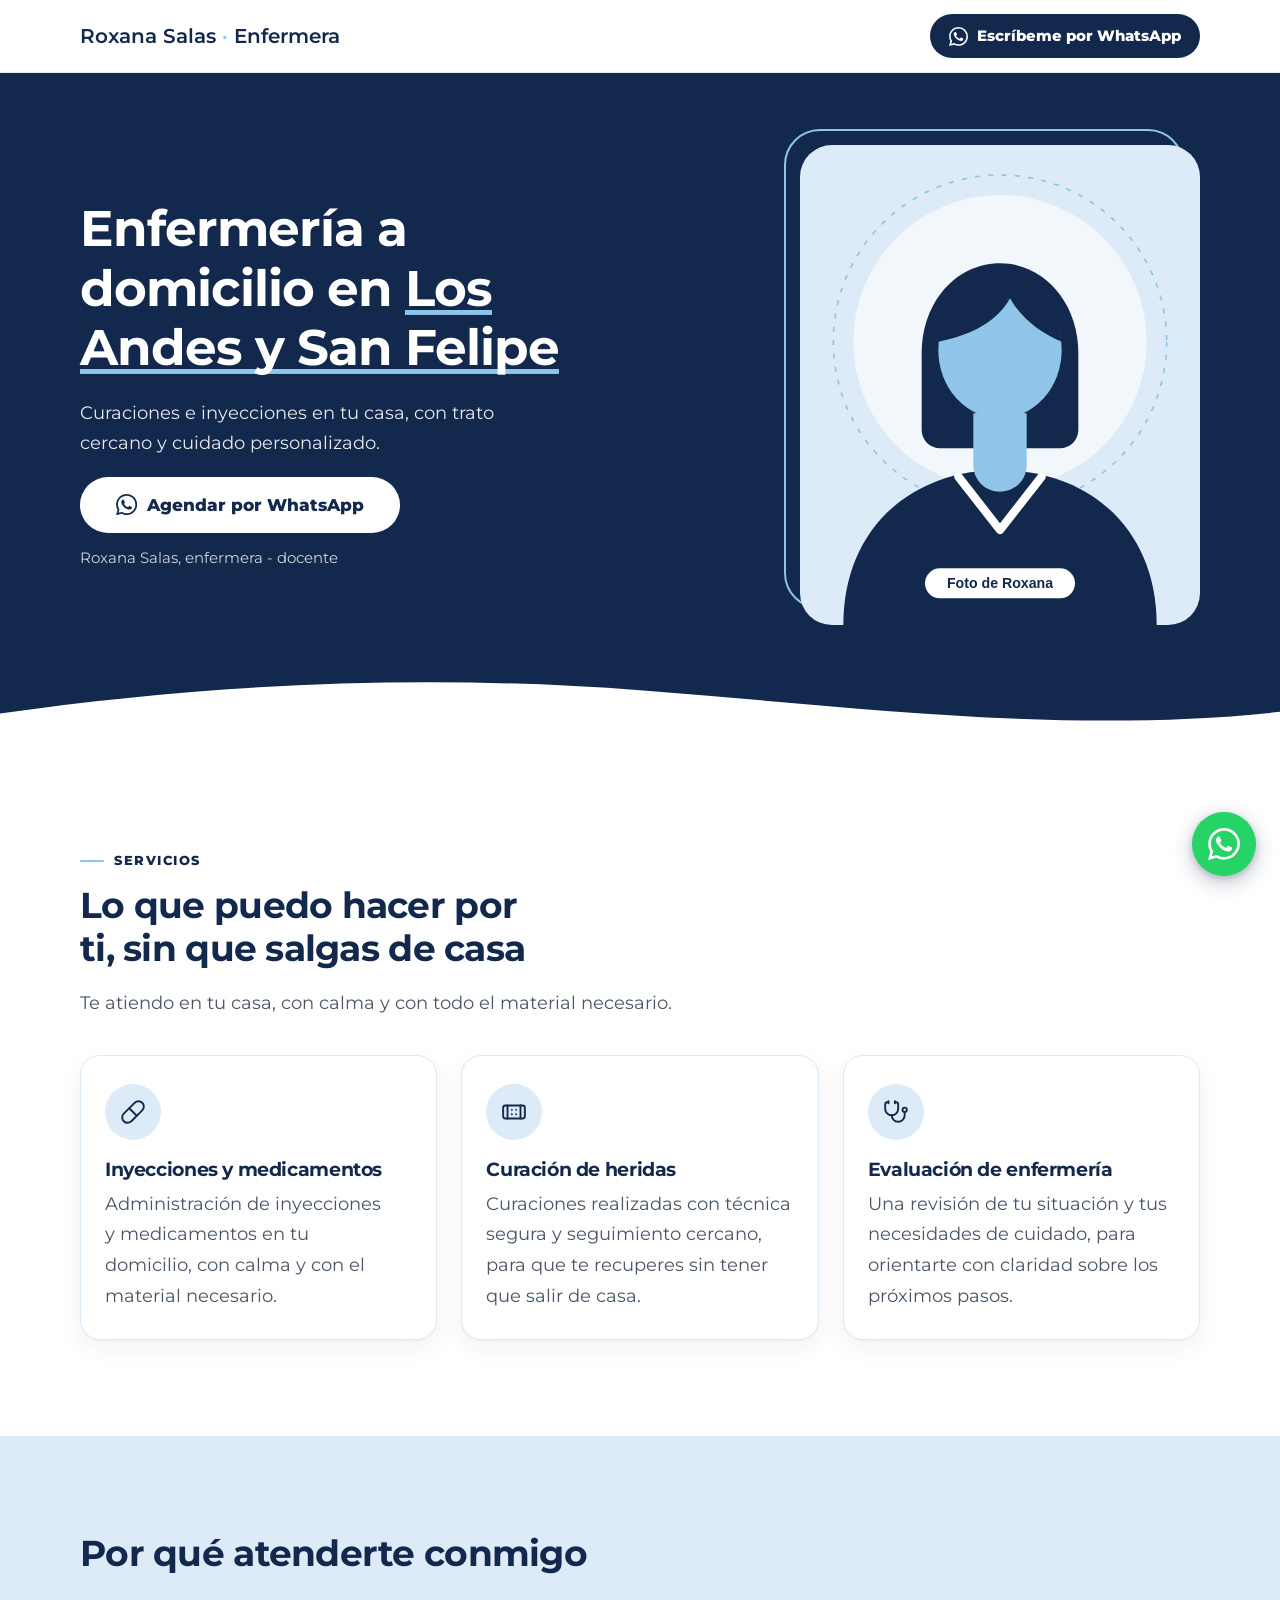
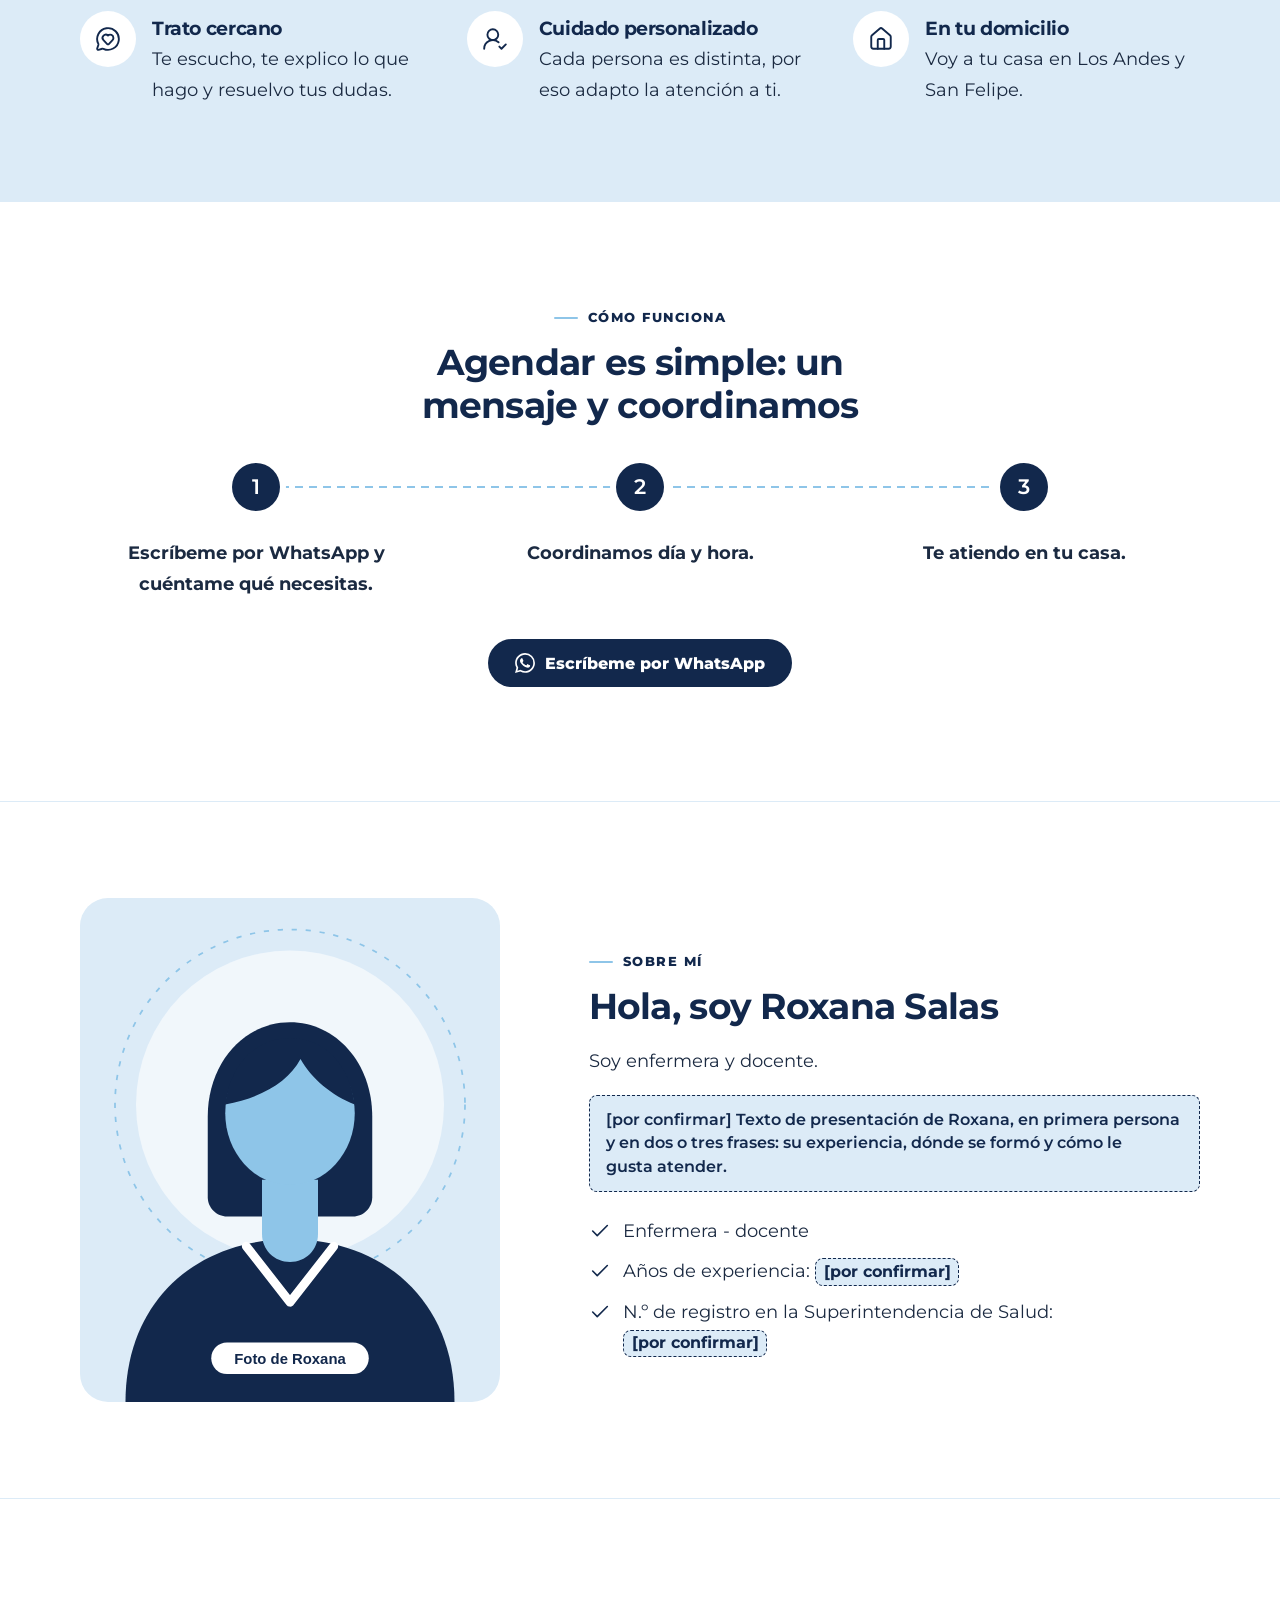
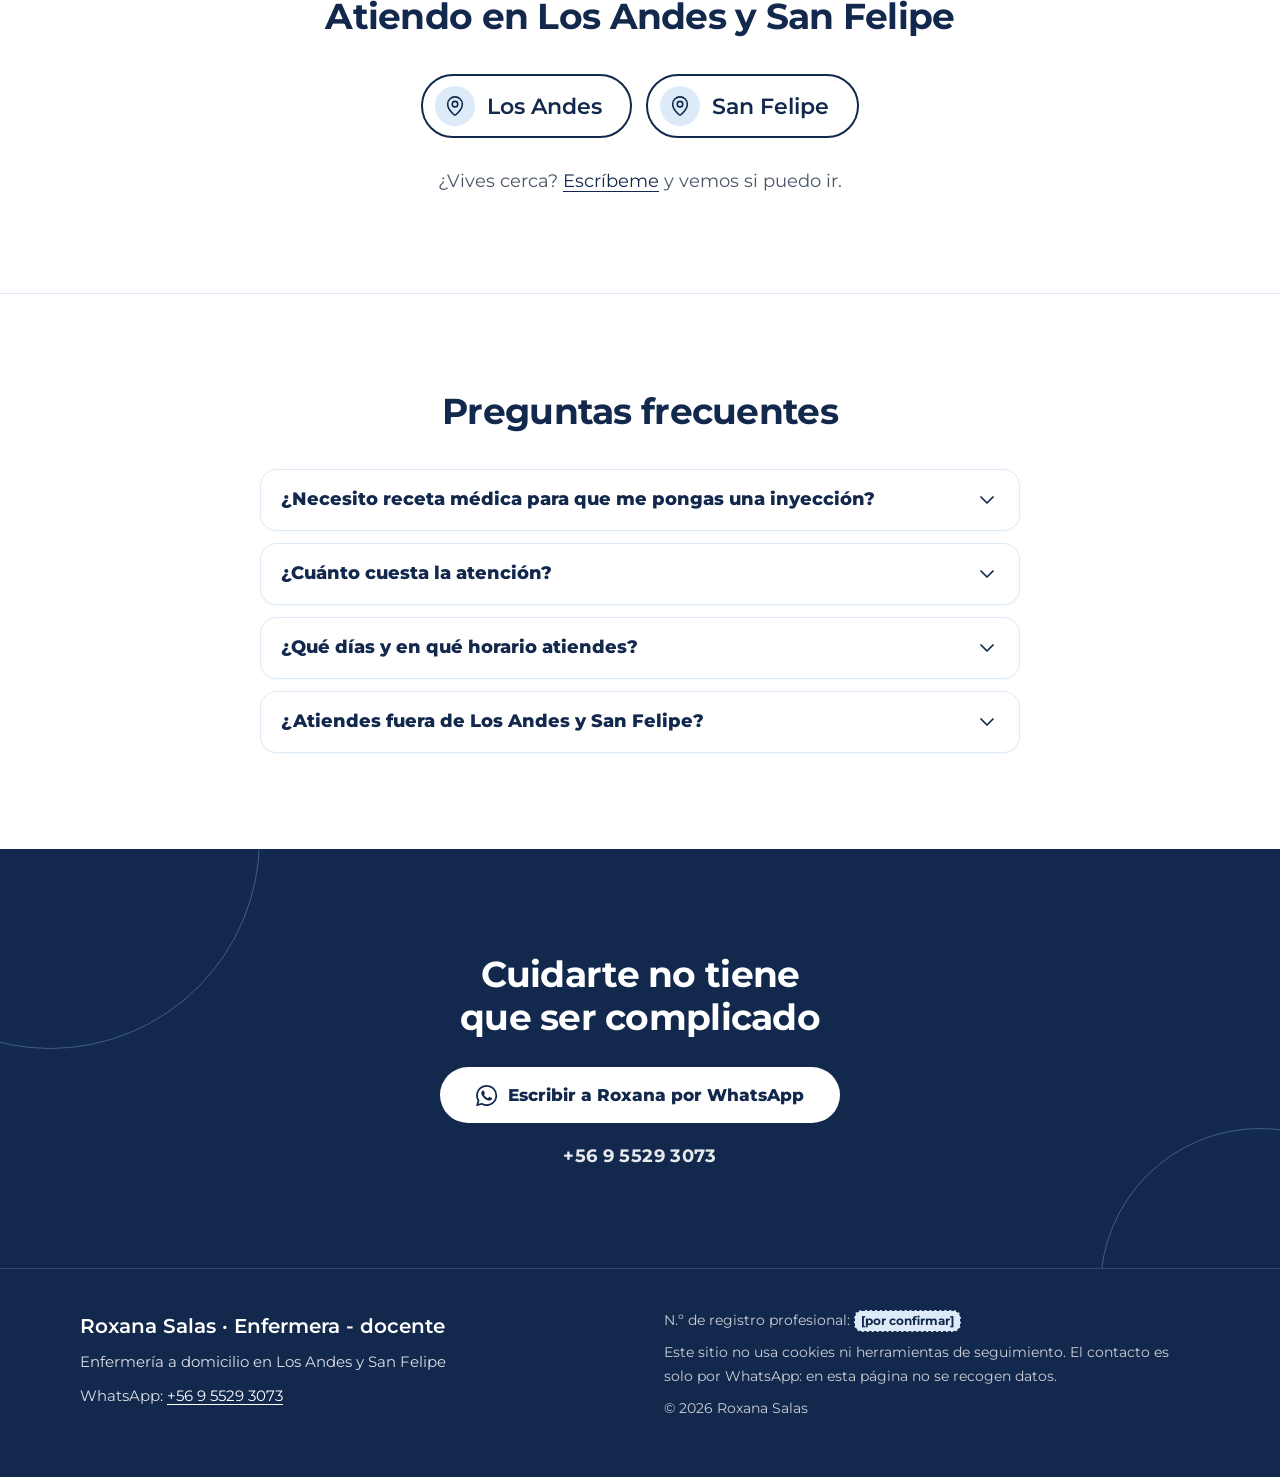
==== commit 1be887a1: "Cambia la tipografía a Montserrat Montserrat reemplaza a Fraunces y Nunito en títulos y texto, aloja" ====
--- a/index.html
+++ b/index.html
@@ -27,8 +27,7 @@
   <link rel="icon" href="assets/img/favicon.svg" type="image/svg+xml">
   <link rel="apple-touch-icon" href="assets/img/apple-touch-icon.png">
 
-  <link rel="preload" href="assets/fonts/fraunces-soft.woff2" as="font" type="font/woff2" crossorigin>
-  <link rel="preload" href="assets/fonts/nunito.woff2" as="font" type="font/woff2" crossorigin>
+  <link rel="preload" href="assets/fonts/montserrat.woff2" as="font" type="font/woff2" crossorigin>
   <link rel="stylesheet" href="assets/css/styles.css">
 
   <script src="assets/js/config.js" defer></script>
--- a/assets/css/styles.css
+++ b/assets/css/styles.css
@@ -9,17 +9,9 @@
 /* ---------- Fuentes (alojadas en el propio sitio, sin servicios externos) -- */
 
 @font-face {
-  font-family: "Fraunces";
-  src: url("../fonts/fraunces-soft.woff2") format("woff2");
+  font-family: "Montserrat";
+  src: url("../fonts/montserrat.woff2") format("woff2");
   font-weight: 100 900;
-  font-style: normal;
-  font-display: swap;
-}
-
-@font-face {
-  font-family: "Nunito";
-  src: url("../fonts/nunito.woff2") format("woff2");
-  font-weight: 200 1000;
   font-style: normal;
   font-display: swap;
 }
@@ -38,8 +30,8 @@
   --whatsapp: #25d366;    /* única excepción: botón flotante de WhatsApp */
 
   /* Tipografías */
-  --font-title: "Fraunces", "Lora", Georgia, "Times New Roman", serif;
-  --font-body: "Nunito", "Inter", system-ui, -apple-system, "Segoe UI", Roboto, Arial, sans-serif;
+  --font-title: "Montserrat", system-ui, -apple-system, "Segoe UI", Roboto, Arial, sans-serif;
+  --font-body: "Montserrat", system-ui, -apple-system, "Segoe UI", Roboto, Arial, sans-serif;
 
   /* Formas */
   --radius-card: 20px;
@@ -78,7 +70,7 @@
   margin: 0;
   font-family: var(--font-body);
   font-size: 1.0625rem; /* 17 px */
-  line-height: 1.65;
+  line-height: 1.7;
   color: var(--ink);
   background: var(--white);
   -webkit-font-smoothing: antialiased;
@@ -105,24 +97,23 @@
 h3 {
   margin: 0 0 0.5em;
   font-family: var(--font-title);
-  font-weight: 600;
-  font-variation-settings: "SOFT" 100;
-  line-height: 1.15;
-  letter-spacing: -0.01em;
+  font-weight: 700;
+  line-height: 1.2;
+  letter-spacing: -0.02em;
   color: var(--navy);
   text-wrap: balance;
 }
 
 h1 {
-  font-size: clamp(2rem, 1.35rem + 3.2vw, 3.4rem);
+  font-size: clamp(1.85rem, 1.3rem + 2.8vw, 3.1rem);
 }
 
 h2 {
-  font-size: clamp(1.7rem, 1.25rem + 2vw, 2.5rem);
+  font-size: clamp(1.55rem, 1.2rem + 1.7vw, 2.25rem);
 }
 
 h3 {
-  font-size: 1.3rem;
+  font-size: 1.2rem;
 }
 
 p {
@@ -317,7 +308,6 @@
   font-family: var(--font-title);
   font-size: 1.25rem;
   font-weight: 600;
-  font-variation-settings: "SOFT" 100;
   color: var(--navy);
   text-decoration: none;
 }
@@ -648,7 +638,6 @@
   font-family: var(--font-title);
   font-size: clamp(1.35rem, 1.1rem + 1.2vw, 1.9rem);
   font-weight: 500;
-  font-variation-settings: "SOFT" 100;
   line-height: 1.35;
   color: var(--navy);
   text-align: center;
@@ -840,7 +829,6 @@
   font-family: var(--font-title);
   font-size: 1.4rem;
   font-weight: 600;
-  font-variation-settings: "SOFT" 100;
   color: var(--navy);
 }
 
@@ -989,7 +977,6 @@
   font-family: var(--font-title);
   font-size: 1.25rem;
   font-weight: 600;
-  font-variation-settings: "SOFT" 100;
   color: var(--white);
 }
 
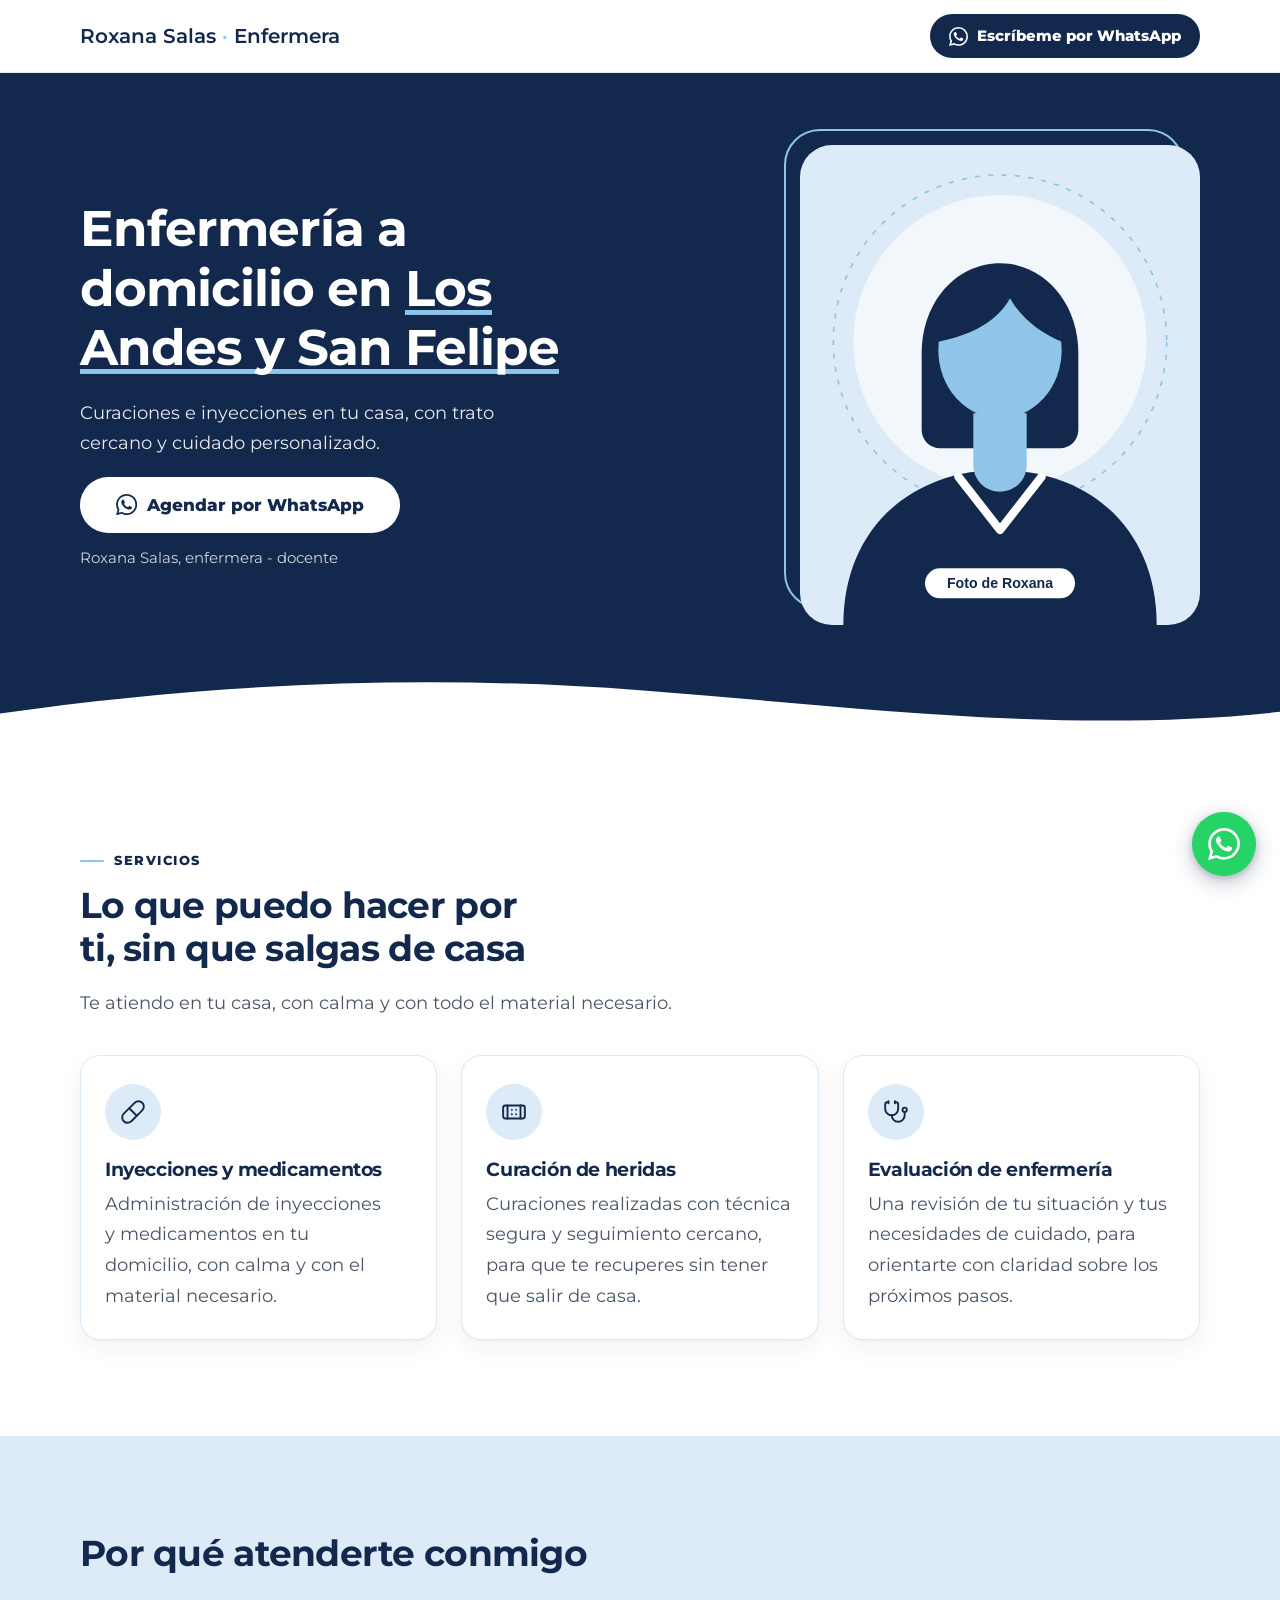
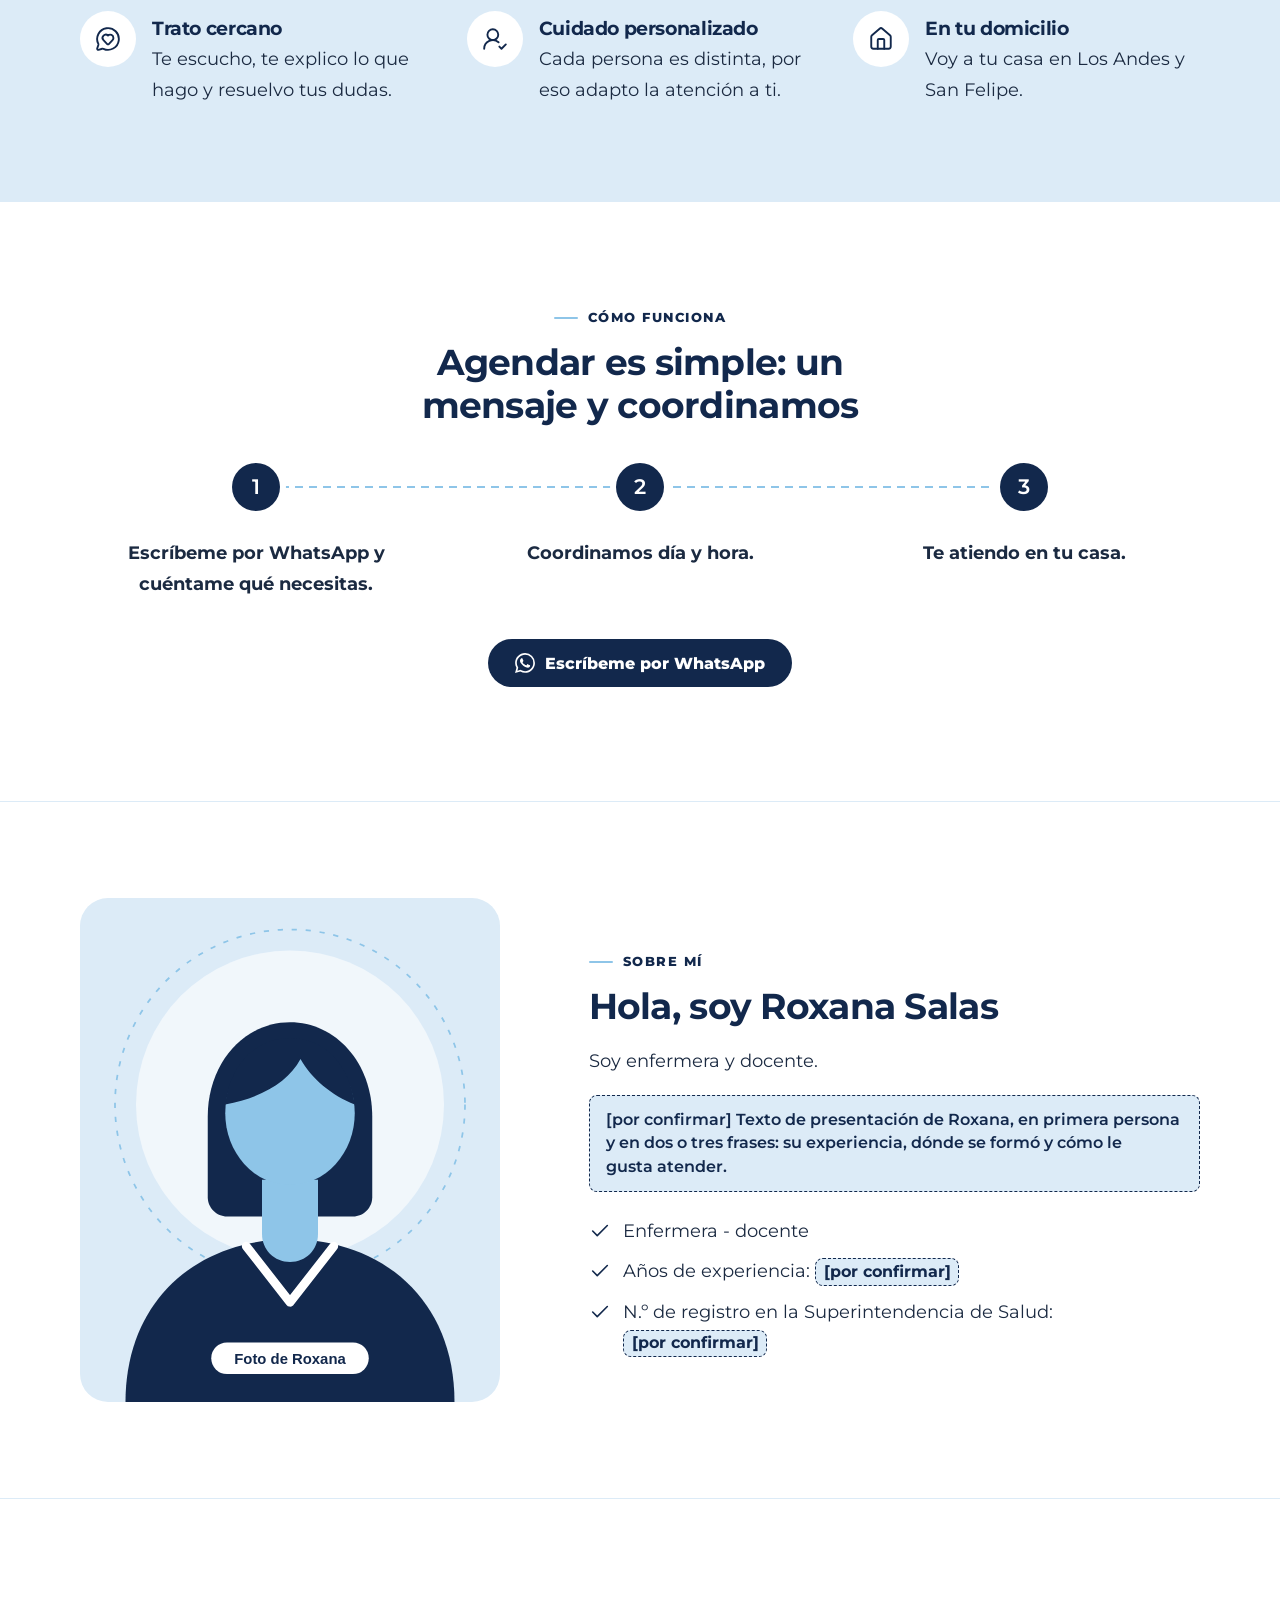
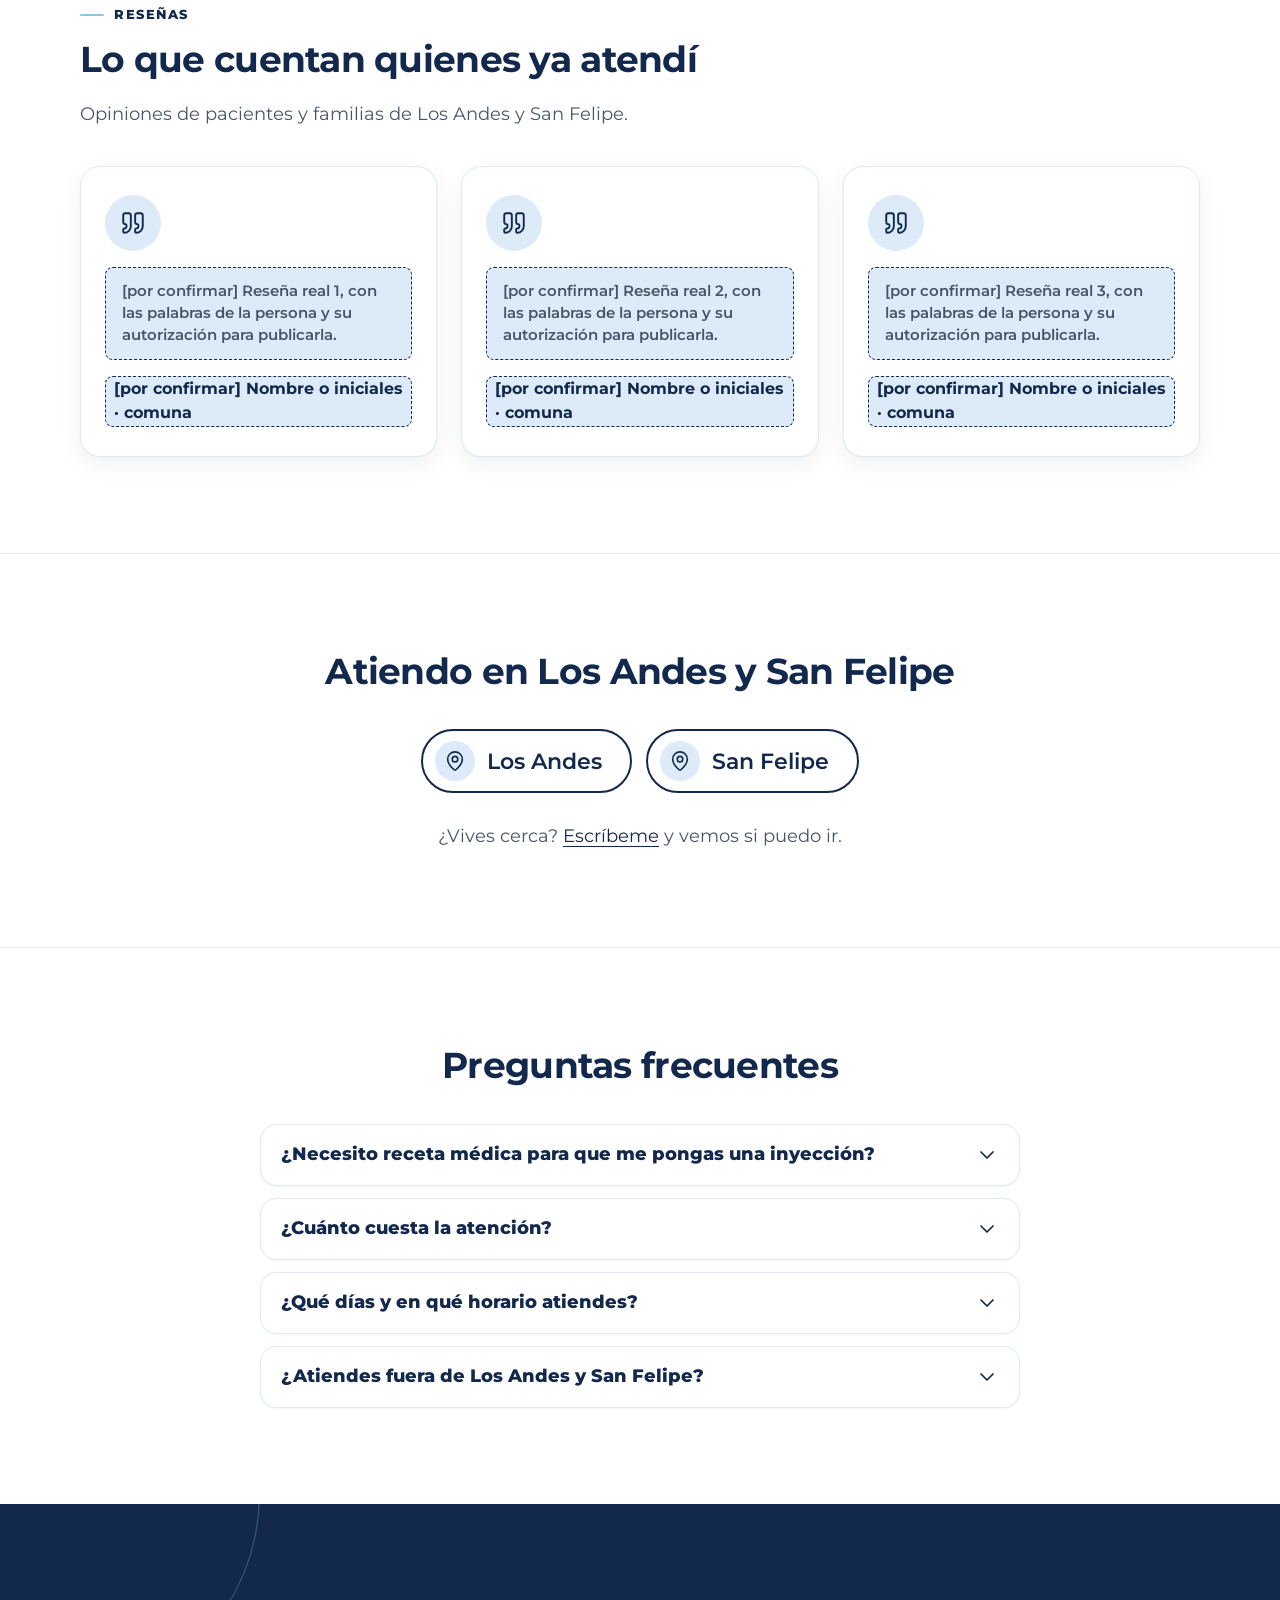
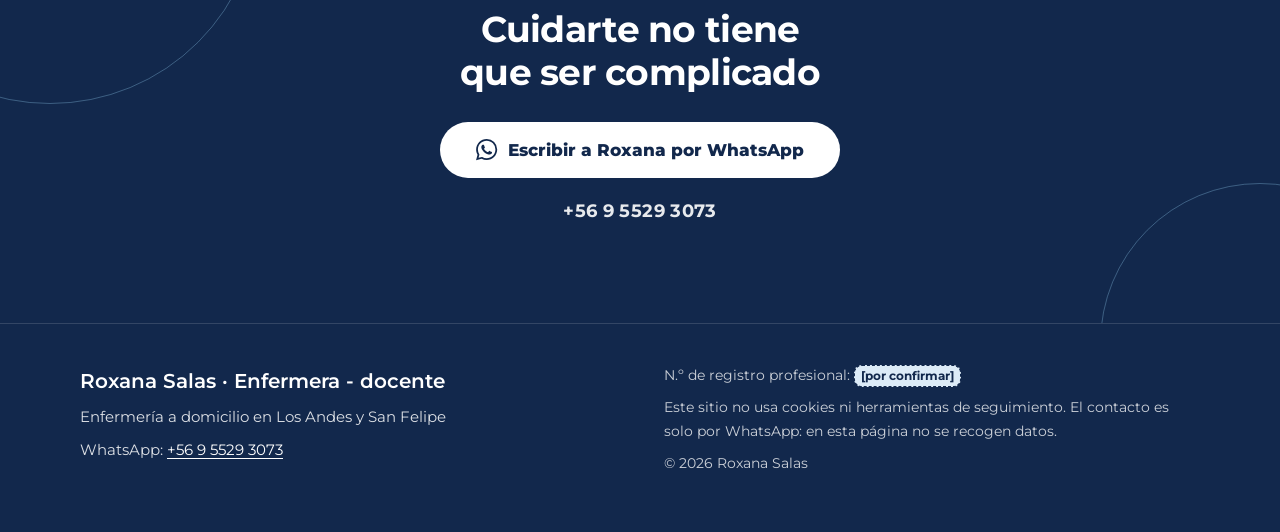
==== commit 9a964222: "Agrega secciones de reseñas y testimonios por confirmar Cada landing trae tres tarjetas listas para " ====
--- a/index.html
+++ b/index.html
@@ -209,7 +209,42 @@
       </div>
     </section>
 
-    <!-- [por confirmar] Reseñas de pacientes: agregar aquí una sección solo con reseñas reales y autorizadas. -->
+    <!-- Reseñas -->
+    <!-- [por confirmar] Reseñas de pacientes: usar solo reseñas reales y autorizadas, sin datos de salud que identifiquen a la persona.
+         Si no hay reseñas reales al publicar, borra esta sección completa. -->
+    <section class="section section--line" id="resenas" aria-labelledby="resenas-title">
+      <div class="container">
+        <header class="section-head reveal">
+          <p class="eyebrow">Reseñas</p>
+          <h2 id="resenas-title">Lo que cuentan quienes ya atendí</h2>
+          <p class="section-intro">Opiniones de pacientes y familias de Los Andes y San Felipe.</p>
+        </header>
+
+        <ul class="cards cards--3" role="list">
+          <li class="card testimonial reveal">
+            <span class="icon-circle"><svg class="icon" viewBox="0 0 24 24" aria-hidden="true" focusable="false"><path d="M16 3a2 2 0 0 0-2 2v6a2 2 0 0 0 2 2 1 1 0 0 1 1 1v1a2 2 0 0 1-2 2 1 1 0 0 0-1 1v2a1 1 0 0 0 1 1 6 6 0 0 0 6-6V5a2 2 0 0 0-2-2z"/><path d="M5 3a2 2 0 0 0-2 2v6a2 2 0 0 0 2 2 1 1 0 0 1 1 1v1a2 2 0 0 1-2 2 1 1 0 0 0-1 1v2a1 1 0 0 0 1 1 6 6 0 0 0 6-6V5a2 2 0 0 0-2-2z"/></svg></span>
+            <blockquote class="testimonial__quote">
+              <p class="tbd tbd--block">[por confirmar] Reseña real 1, con las palabras de la persona y su autorización para publicarla.</p>
+            </blockquote>
+            <p class="testimonial__who"><span class="tbd">[por confirmar] Nombre o iniciales · comuna</span></p>
+          </li>
+          <li class="card testimonial reveal">
+            <span class="icon-circle"><svg class="icon" viewBox="0 0 24 24" aria-hidden="true" focusable="false"><path d="M16 3a2 2 0 0 0-2 2v6a2 2 0 0 0 2 2 1 1 0 0 1 1 1v1a2 2 0 0 1-2 2 1 1 0 0 0-1 1v2a1 1 0 0 0 1 1 6 6 0 0 0 6-6V5a2 2 0 0 0-2-2z"/><path d="M5 3a2 2 0 0 0-2 2v6a2 2 0 0 0 2 2 1 1 0 0 1 1 1v1a2 2 0 0 1-2 2 1 1 0 0 0-1 1v2a1 1 0 0 0 1 1 6 6 0 0 0 6-6V5a2 2 0 0 0-2-2z"/></svg></span>
+            <blockquote class="testimonial__quote">
+              <p class="tbd tbd--block">[por confirmar] Reseña real 2, con las palabras de la persona y su autorización para publicarla.</p>
+            </blockquote>
+            <p class="testimonial__who"><span class="tbd">[por confirmar] Nombre o iniciales · comuna</span></p>
+          </li>
+          <li class="card testimonial reveal">
+            <span class="icon-circle"><svg class="icon" viewBox="0 0 24 24" aria-hidden="true" focusable="false"><path d="M16 3a2 2 0 0 0-2 2v6a2 2 0 0 0 2 2 1 1 0 0 1 1 1v1a2 2 0 0 1-2 2 1 1 0 0 0-1 1v2a1 1 0 0 0 1 1 6 6 0 0 0 6-6V5a2 2 0 0 0-2-2z"/><path d="M5 3a2 2 0 0 0-2 2v6a2 2 0 0 0 2 2 1 1 0 0 1 1 1v1a2 2 0 0 1-2 2 1 1 0 0 0-1 1v2a1 1 0 0 0 1 1 6 6 0 0 0 6-6V5a2 2 0 0 0-2-2z"/></svg></span>
+            <blockquote class="testimonial__quote">
+              <p class="tbd tbd--block">[por confirmar] Reseña real 3, con las palabras de la persona y su autorización para publicarla.</p>
+            </blockquote>
+            <p class="testimonial__who"><span class="tbd">[por confirmar] Nombre o iniciales · comuna</span></p>
+          </li>
+        </ul>
+      </div>
+    </section>
 
     <!-- 7. Zonas de atención -->
     <section class="section section--line" id="zonas" aria-labelledby="zonas-title">
--- a/assets/css/styles.css
+++ b/assets/css/styles.css
@@ -64,6 +64,8 @@
   text-size-adjust: 100%;
   scroll-behavior: smooth;
   scroll-padding-top: calc(var(--header-h) + 16px);
+  /* Que el botón flotante de WhatsApp no tape lo que tiene el foco del teclado */
+  scroll-padding-bottom: 96px;
 }
 
 body {
@@ -595,6 +597,36 @@
   }
 }
 
+/* Reseñas */
+.testimonial {
+  display: flex;
+  flex-direction: column;
+  gap: 16px;
+}
+
+.testimonial__quote {
+  margin: 0;
+  flex: 1;
+  font-size: 1.0625rem;
+  color: var(--ink);
+}
+
+.testimonial__quote p {
+  margin: 0;
+}
+
+.testimonial__who {
+  margin: 0;
+  font-weight: 700;
+  color: var(--navy);
+}
+
+@media (min-width: 600px) and (max-width: 899px) {
+  .cards--3 .testimonial {
+    display: flex;
+  }
+}
+
 /* ---------- Puntos destacados (franja celeste) --------------------------- */
 
 .features {
@@ -965,6 +997,13 @@
 
 .site-footer a {
   color: var(--white);
+}
+
+/* Zona táctil más alta para los enlaces del pie */
+.footer__list a {
+  display: inline-block;
+  padding-block: 8px;
+  margin-block: -8px;
 }
 
 .footer__grid {
